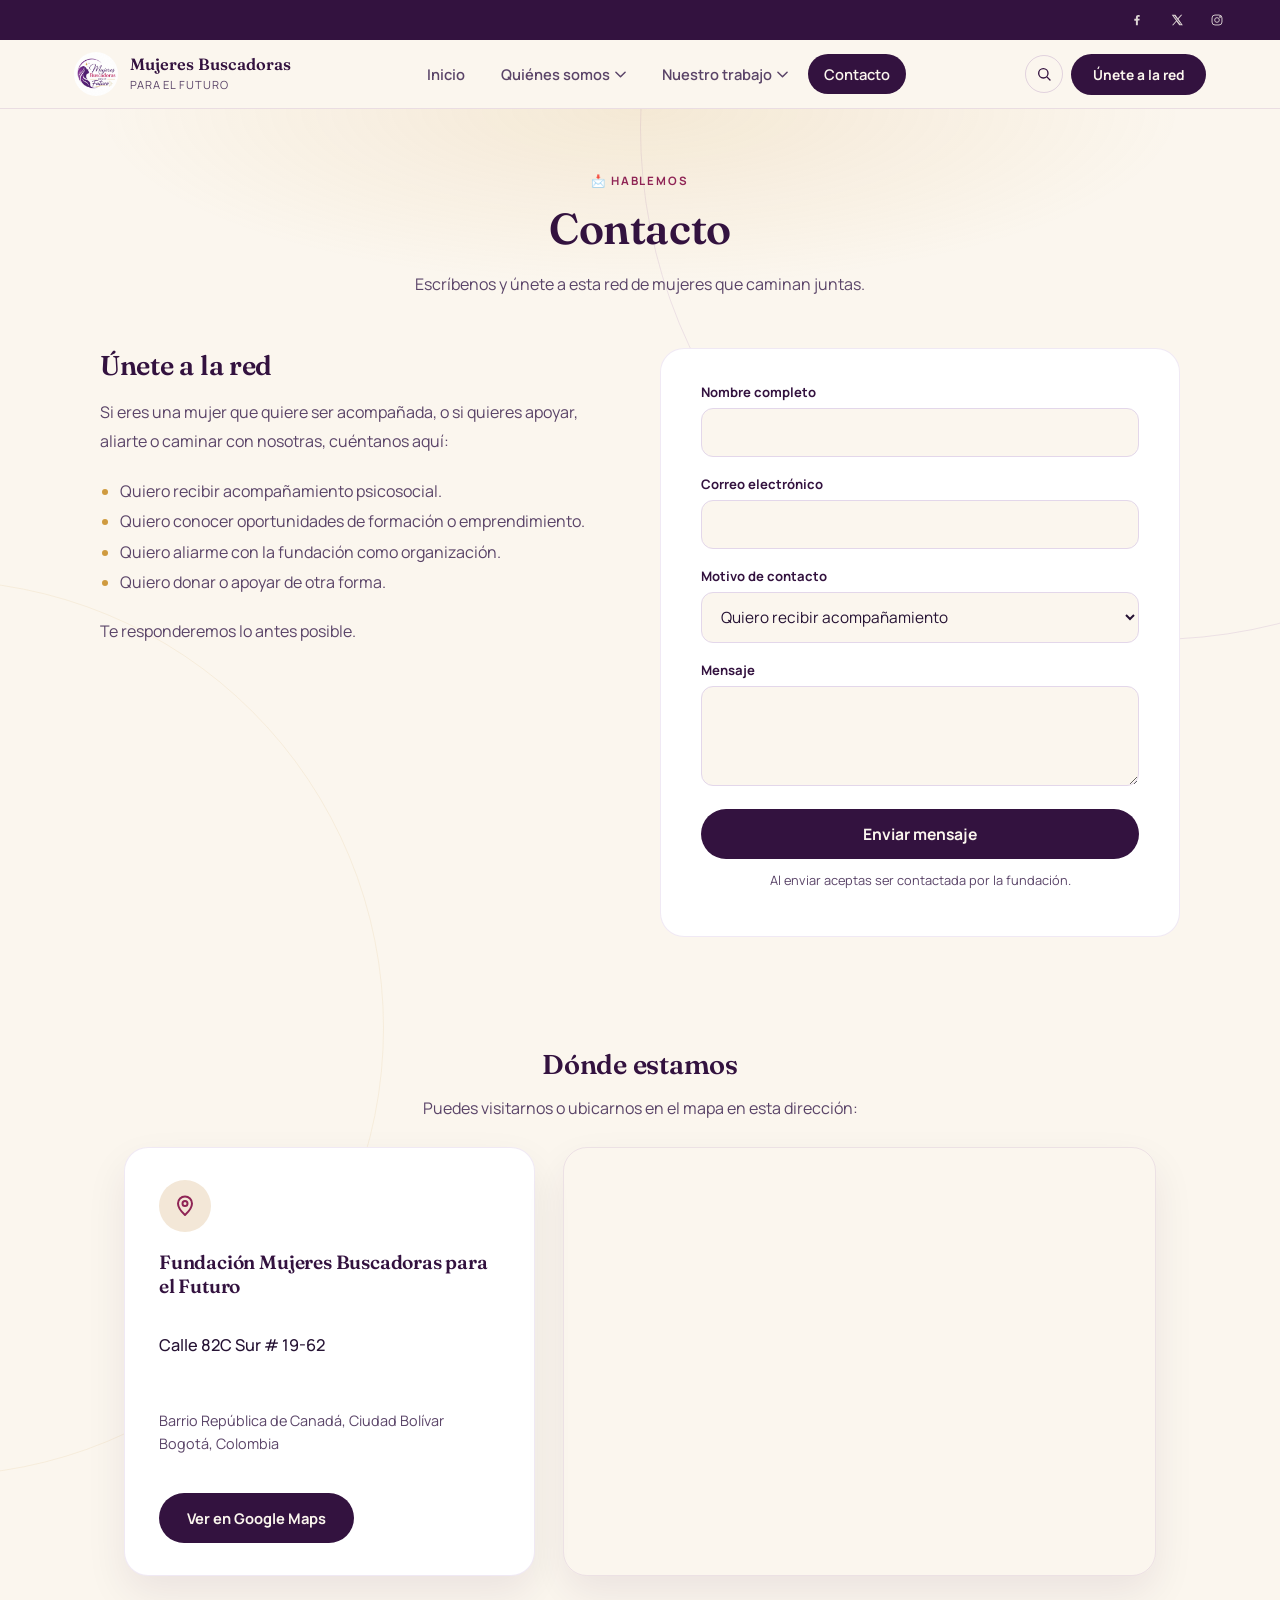
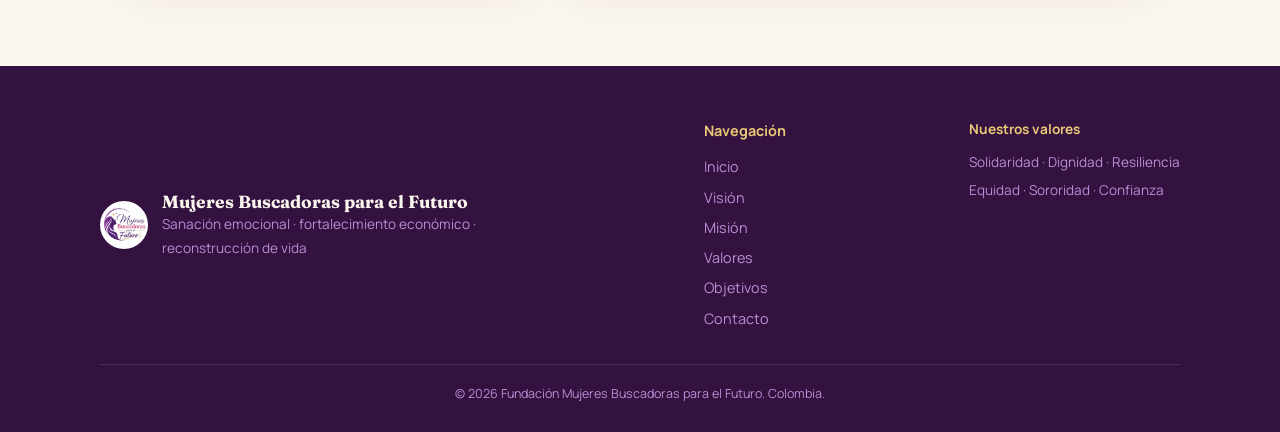
==== contacto.html @ ef55cf69 "Update contacto.html" ====
<!DOCTYPE html>
<html lang="es">
<head>
<meta charset="UTF-8">
<meta name="viewport" content="width=device-width, initial-scale=1.0">
<title>Contacto · Mujeres Buscadoras para el Futuro</title>
<meta name="description" content="Escríbenos y únete a la red de la Fundación Mujeres Buscadoras para el Futuro.">
<link rel="preconnect" href="https://fonts.googleapis.com">
<link href="https://fonts.googleapis.com/css2?family=Fraunces:ital,opsz,wght@0,9..144,300;0,9..144,500;0,9..144,600;0,9..144,700;1,9..144,400;1,9..144,500;1,9..144,600&family=Manrope:wght@400;500;600;700;800&display=swap" rel="stylesheet">
<link rel="stylesheet" href="styles.css">
</head>
<body>
<div class="bg-arc"></div>
<div class="bg-arc two"></div>
<div class="topbar">
  <div class="topbar-inner">
    <a href="#" aria-label="Facebook"><svg viewBox="0 0 24 24" fill="currentColor"><path d="M13.5 21v-8h2.7l.4-3.1h-3.1V8c0-.9.25-1.5 1.55-1.5H16.7V3.7C16.4 3.66 15.4 3.57 14.2 3.57c-2.4 0-4.05 1.47-4.05 4.17V10H7.4v3.1h2.75V21h3.35Z"/></svg></a>
    <a href="#" aria-label="X (Twitter)"><svg viewBox="0 0 24 24" fill="currentColor"><path d="M18.9 3H21l-6.4 7.3L22 21h-6.1l-4.8-6.3L5.6 21H3.5l6.9-7.8L3 3h6.2l4.3 5.8L18.9 3Zm-1.1 16.2h1.2L7.3 4.7H6L17.8 19.2Z"/></svg></a>
    <a href="#" aria-label="Instagram"><svg viewBox="0 0 24 24" fill="none" stroke="currentColor" stroke-width="1.6"><rect x="3.5" y="3.5" width="17" height="17" rx="5"/><circle cx="12" cy="12" r="4"/><circle cx="17.2" cy="6.8" r="1"/></svg></a>
  </div>
</div>
<header>
  <div class="nav-wrap">
    <a href="index.html" class="brand">
      <img src="logo.jpg" alt="Mujeres Buscadoras para el Futuro">
      <span class="brand-text">
        <strong>Mujeres Buscadoras</strong>
        <span>para el futuro</span>
      </span>
    </a>
    <button class="menu-toggle" id="menuToggle" aria-label="Abrir menú" aria-expanded="false">
      <span></span><span></span><span></span>
    </button>
    <nav class="tabs" id="tabsNav">
      <a href="index.html">Inicio</a>
      <div class="nav-drop">
        <button type="button" class="nav-drop-btn" aria-expanded="false">
          Quiénes somos
          <svg viewBox="0 0 12 8" fill="none"><path d="M1 1.5 6 6.5 11 1.5" stroke="currentColor" stroke-width="1.6" stroke-linecap="round" stroke-linejoin="round"/></svg>
        </button>
        <div class="nav-drop-menu">
      <a href="vision.html">Visión</a>
      <a href="mision.html">Misión</a>
      <a href="valores.html">Valores</a>
        </div>
      </div>
      <div class="nav-drop">
        <button type="button" class="nav-drop-btn" aria-expanded="false">
          Nuestro trabajo
          <svg viewBox="0 0 12 8" fill="none"><path d="M1 1.5 6 6.5 11 1.5" stroke="currentColor" stroke-width="1.6" stroke-linecap="round" stroke-linejoin="round"/></svg>
        </button>
        <div class="nav-drop-menu">
      <a href="objetivos.html">Objetivos</a>
        </div>
      </div>
      <a href="contacto.html" class="active">Contacto</a>
    </nav>
    <div class="nav-actions">
      <button class="icon-btn" id="searchToggle" aria-label="Buscar">
        <svg viewBox="0 0 24 24" fill="none" stroke="currentColor" stroke-width="2"><circle cx="11" cy="11" r="7"/><path d="m21 21-4.3-4.3" stroke-linecap="round"/></svg>
      </button>
      <a class="btn-donate" href="contacto.html">Únete a la red</a>
    </div>
    <div class="search-pop" id="searchPop">
      <input type="text" placeholder="Buscar en el sitio..." aria-label="Buscar en el sitio">
      <button type="button">Ir</button>
    </div>
  </div>
</header>
<main>

  <div class="page-hero">
    <span class="eyebrow">📩 Hablemos</span>
    <h1>Contacto</h1>
    <p>Escríbenos y únete a esta red de mujeres que caminan juntas.</p>
  </div>
  <div class="unete-section">
    <div class="unete-grid">
      <div class="unete-copy reveal">
        <h2>Únete a la red</h2>
        <p>Si eres una mujer que quiere ser acompañada, o si quieres apoyar, aliarte o caminar con nosotras, cuéntanos aquí:</p>
        <ul>
          <li>Quiero recibir acompañamiento psicosocial.</li>
          <li>Quiero conocer oportunidades de formación o emprendimiento.</li>
          <li>Quiero aliarme con la fundación como organización.</li>
          <li>Quiero donar o apoyar de otra forma.</li>
        </ul>
        <p>Te responderemos lo antes posible.</p>
      </div>
      <form class="contact reveal" id="contactForm" action="https://formspree.io/f/mdaqlayw" method="POST">
        <div class="field">
          <label for="nombre">Nombre completo</label>
          <input type="text" id="nombre" name="nombre" required>
        </div>
        <div class="field">
          <label for="correo">Correo electrónico</label>
          <input type="email" id="correo" name="correo" required>
        </div>
        <div class="field">
          <label for="motivo">Motivo de contacto</label>
          <select id="motivo" name="motivo">
            <option>Quiero recibir acompañamiento</option>
            <option>Quiero aliarme con la fundación</option>
            <option>Quiero donar o apoyar</option>
            <option>Otro</option>
          </select>
        </div>
        <div class="field">
          <label for="mensaje">Mensaje</label>
          <textarea id="mensaje" name="mensaje" required></textarea>
        </div>
        <button type="submit" class="submit-btn">Enviar mensaje</button>
        <p class="form-note">Al enviar aceptas ser contactada por la fundación.</p>
      </form>
    </div>
  </div>

  <div class="map-section">
    <div class="map-heading reveal">
      <h2>Dónde estamos</h2>
      <p>Puedes visitarnos o ubicarnos en el mapa en esta dirección:</p>
    </div>
    <div class="map-grid">
      <div class="address-card reveal">
        <div class="pin">
          <svg viewBox="0 0 24 24" fill="none" stroke="currentColor" stroke-width="2"><path d="M12 21s-7-6.4-7-11.5A7 7 0 0 1 19 9.5C19 14.6 12 21 12 21Z" stroke-linejoin="round"/><circle cx="12" cy="9.5" r="2.5"/></svg>
        </div>
        <h3>Fundación Mujeres Buscadoras para el Futuro</h3>
        <p class="addr-line">Calle 82C Sur # 19-62</p>
        <p class="addr-sub">Barrio República de Canadá, Ciudad Bolívar<br>Bogotá, Colombia</p>
        <a class="btn btn-primary" href="https://www.google.com/maps/search/?api=1&query=Calle+82C+Sur+%2319-62+Barrio+Rep%C3%BAblica+de+Canad%C3%A1+Ciudad+Bol%C3%ADvar+Bogot%C3%A1" target="_blank" rel="noopener">Ver en Google Maps</a>
      </div>
      <div class="map-embed-wrap reveal">
        <iframe
          src="https://www.google.com/maps?q=Calle+82C+Sur+%2319-62,+Barrio+Rep%C3%BAblica+de+Canad%C3%A1,+Ciudad+Bol%C3%ADvar,+Bogot%C3%A1,+Colombia&output=embed"
          loading="lazy"
          referrerpolicy="no-referrer-when-downgrade"
          allowfullscreen
          title="Mapa de ubicación de la Fundación Mujeres Buscadoras para el Futuro">
        </iframe>
      </div>
    </div>
  </div>

</main>
<footer>
  <div class="footer-inner">
    <div class="footer-brand">
      <img src="logo.jpg" alt="Mujeres Buscadoras para el Futuro">
      <div>
        <strong>Mujeres Buscadoras para el Futuro</strong>
        <span>Sanación emocional · fortalecimiento económico · reconstrucción de vida</span>
      </div>
    </div>
    <div class="footer-links">
      <strong>Navegación</strong>
      <a href="index.html">Inicio</a><br><a href="vision.html">Visión</a><br><a href="mision.html">Misión</a><br><a href="valores.html">Valores</a><br><a href="objetivos.html">Objetivos</a><br><a href="contacto.html">Contacto</a><br>
    </div>
    <div class="footer-values">
      <strong>Nuestros valores</strong>
      Solidaridad · Dignidad · Resiliencia<br>
      Equidad · Sororidad · Confianza
    </div>
  </div>
  <div class="footer-bottom">
    &copy; <span id="year"></span> Fundación Mujeres Buscadoras para el Futuro. Colombia.
  </div>
</footer>
<script src="script.js"></script>
</body>
</html>
---- styles.css ----
:root{
  --purple-deep:#33123f;
  --purple:#6a2c8f;
  --purple-light:#b78fd6;
  --magenta:#c23572;
  --magenta-deep:#8f2455;
  --gold:#cf9a3e;
  --gold-light:#e9c878;
  --cream:#fbf6ee;
  --cream-2:#f3e7d7;
  --ink:#251233;
  --ink-soft:#5a4468;
  --ring: rgba(207,154,62,0.55);
}
*{box-sizing:border-box;}
html{scroll-behavior:smooth;}
body{
  margin:0;
  font-family:'Manrope', sans-serif;
  color:var(--ink);
  background:var(--cream);
  -webkit-font-smoothing:antialiased;
  overflow-x:hidden;
}
h1,h2,h3,.display{
  font-family:'Fraunces', serif;
  font-weight:600;
  letter-spacing:-0.01em;
  margin:0;
}
a{color:inherit;}
img{max-width:100%;display:block;}
button{font-family:inherit;}

.bg-arc{
  position:fixed;
  top:-30vw; right:-30vw;
  width:80vw; height:80vw;
  border:1.5px solid rgba(106,44,143,0.10);
  border-radius:50%;
  pointer-events:none;
  z-index:0;
}
.bg-arc.two{
  top:auto; bottom:-45vw; left:-40vw; right:auto;
  width:70vw; height:70vw;
  border-color:rgba(207,154,62,0.10);
}

a:focus-visible, button:focus-visible, input:focus-visible, textarea:focus-visible, select:focus-visible{
  outline:3px solid var(--ring);
  outline-offset:3px;
  border-radius:4px;
}

/* ---------- TOPBAR ---------- */
.topbar{
  background:var(--purple-deep);
  color:var(--cream);
  padding:7px 24px;
  position:relative; z-index:101;
}
.topbar-inner{
  max-width:1180px; margin:0 auto;
  display:flex; align-items:center; justify-content:flex-end; gap:14px;
}
.topbar a{
  color:var(--cream); opacity:0.85; display:flex; align-items:center; justify-content:center;
  width:26px; height:26px; border-radius:50%; transition:opacity .2s ease, background .2s ease;
}
.topbar a:hover{opacity:1; background:rgba(255,255,255,0.12);}
.topbar svg{width:14px; height:14px;}

/* ---------- NAV ---------- */
header{
  position:sticky; top:0; z-index:100;
  background:rgba(251,246,238,0.96);
  backdrop-filter:blur(10px);
  border-bottom:1px solid rgba(106,44,143,0.12);
}
.nav-wrap{
  max-width:1180px; margin:0 auto;
  display:flex; align-items:center; justify-content:space-between;
  padding:12px 24px; gap:18px;
  position:relative;
}
.brand{display:flex; align-items:center; gap:12px; text-decoration:none;}
.brand img{width:44px; height:44px; border-radius:50%; object-fit:cover;}
.brand-text{line-height:1.15;}
.brand-text strong{
  display:block; font-family:'Fraunces',serif; font-weight:600; font-size:1.02rem; color:var(--purple-deep);
}
.brand-text span{font-size:0.7rem; letter-spacing:0.08em; text-transform:uppercase; color:var(--ink-soft);}

nav.tabs{display:flex; gap:4px;}
nav.tabs a{
  background:none; border:none; cursor:pointer;
  padding:10px 16px; font-size:0.92rem; font-weight:600;
  color:var(--ink-soft); border-radius:999px;
  transition:background .25s ease, color .25s ease;
  white-space:nowrap; text-decoration:none;
}
nav.tabs a:hover{background:rgba(106,44,143,0.08); color:var(--purple-deep);}
nav.tabs a.active{
  background:var(--purple-deep); color:var(--cream);
}

/* dropdown groups inside nav.tabs */
.nav-drop{position:relative;}
.nav-drop-btn{
  display:inline-flex; align-items:center; gap:5px;
  background:none; border:none; cursor:pointer;
  padding:10px 16px; font-size:0.92rem; font-weight:600; font-family:inherit;
  color:var(--ink-soft); border-radius:999px;
  transition:background .25s ease, color .25s ease;
}
.nav-drop-btn:hover, .nav-drop.open .nav-drop-btn{background:rgba(106,44,143,0.08); color:var(--purple-deep);}
.nav-drop-btn svg{width:11px; height:11px; transition:transform .2s ease;}
.nav-drop.open .nav-drop-btn svg{transform:rotate(180deg);}
.nav-drop-menu{
  position:absolute; top:calc(100% + 6px); left:0; min-width:190px;
  background:#fff; border-radius:16px; padding:8px;
  box-shadow:0 16px 34px rgba(51,18,63,0.16); border:1px solid rgba(106,44,143,0.08);
  display:none; flex-direction:column; gap:2px; z-index:120;
}
.nav-drop.open .nav-drop-menu{display:flex;}
.nav-drop-menu a{
  padding:10px 14px; border-radius:10px; font-size:0.9rem; font-weight:600;
  color:var(--ink-soft); text-decoration:none; white-space:nowrap;
}
.nav-drop-menu a:hover{background:var(--cream-2); color:var(--purple-deep);}

.nav-actions{display:flex; align-items:center; gap:8px;}
.icon-btn{
  width:38px; height:38px; border-radius:50%; border:1.5px solid rgba(106,44,143,0.18);
  background:none; display:flex; align-items:center; justify-content:center; cursor:pointer;
  color:var(--purple-deep); flex-shrink:0;
}
.icon-btn:hover{background:rgba(106,44,143,0.08);}
.icon-btn svg{width:16px; height:16px;}
.btn-donate{
  background:var(--purple-deep); color:var(--cream) !important; text-decoration:none;
  padding:11px 22px; border-radius:999px; font-weight:700; font-size:0.86rem;
  white-space:nowrap; transition:background .2s ease, transform .2s ease;
}
.btn-donate:hover{background:var(--magenta-deep); transform:translateY(-2px);}

.menu-toggle{display:none; background:none; border:none; cursor:pointer; padding:8px;}
.menu-toggle span{display:block; width:24px; height:2px; background:var(--purple-deep); margin:5px 0; border-radius:2px;}

@media (max-width:840px){
  nav.tabs{
    position:fixed; inset:64px 0 0 0; background:var(--cream);
    flex-direction:column; padding:20px 24px; gap:6px;
    transform:translateY(-110%); transition:transform .35s ease;
    border-top:1px solid rgba(106,44,143,0.12);
    overflow-y:auto;
  }
  nav.tabs.open{transform:translateY(0);}
  nav.tabs a{width:100%; text-align:left; font-size:1.05rem; padding:14px 16px;}
  nav.tabs .nav-drop{width:100%;}
  nav.tabs .nav-drop-btn{width:100%; justify-content:space-between; font-size:1.05rem; padding:14px 16px;}
  nav.tabs .nav-drop-menu{
    position:static; box-shadow:none; border:none; padding:0 0 0 14px;
    background:transparent; display:none;
  }
  nav.tabs .nav-drop.open .nav-drop-menu{display:flex;}
  .menu-toggle{display:block;}
  .nav-actions{gap:6px;}
  .btn-donate{padding:9px 16px; font-size:0.8rem;}
}
@media (max-width:480px){
  .icon-btn{display:none;}
}
.search-pop{
  position:absolute; top:calc(100% + 10px); right:24px;
  background:#fff; border-radius:16px; padding:10px; display:none; gap:8px;
  box-shadow:0 16px 34px rgba(51,18,63,0.16); border:1px solid rgba(106,44,143,0.08);
  z-index:120; width:min(280px, 80vw);
}
.search-pop.open{display:flex;}
.search-pop input{
  flex:1; border:1.5px solid #e3d7ea; border-radius:10px; padding:9px 12px;
  font-family:inherit; font-size:0.9rem; background:var(--cream); color:var(--ink);
}
.search-pop input:focus{border-color:var(--purple); outline:none;}
.search-pop button{
  border:none; background:var(--purple-deep); color:var(--cream); border-radius:10px;
  padding:0 14px; font-weight:700; cursor:pointer; font-size:0.85rem;
}

main{position:relative; z-index:1;}
.wrap{max-width:1080px; margin:0 auto; padding:0 24px;}

/* ---- HERO (home) ---- */
.hero{
  padding:76px 24px 40px;
  background:
    radial-gradient(ellipse at 78% 8%, rgba(207,154,62,0.16), transparent 55%),
    radial-gradient(ellipse at 15% 90%, rgba(194,53,114,0.10), transparent 55%);
}
.hero-inner{
  max-width:1080px; margin:0 auto;
  display:grid; grid-template-columns:1.15fr 0.85fr; gap:56px; align-items:center;
}
.eyebrow{
  font-size:0.72rem; font-weight:700; letter-spacing:0.16em; text-transform:uppercase;
  color:var(--magenta-deep); margin-bottom:14px; display:block;
}
.hero h1{
  font-size:clamp(2.1rem, 4.4vw, 3.4rem);
  line-height:1.08;
  color:var(--purple-deep);
  font-weight:600;
}
.hero h1 em{ font-style:italic; font-weight:500; color:var(--magenta); }
.hero p.lead{
  margin-top:20px; font-size:1.08rem; line-height:1.7; color:var(--ink-soft); max-width:52ch;
}
.cta-row{display:flex; gap:14px; margin-top:30px; flex-wrap:wrap;}
.btn{
  display:inline-flex; align-items:center; gap:8px;
  padding:13px 26px; border-radius:999px; text-decoration:none;
  font-weight:700; font-size:0.92rem; cursor:pointer; border:2px solid transparent;
  transition:transform .2s ease, box-shadow .2s ease;
}
.btn:hover{transform:translateY(-2px);}
.btn-primary{background:var(--purple-deep); color:var(--cream);}
.btn-primary:hover{box-shadow:0 10px 24px rgba(51,18,63,0.28);}
.btn-ghost{border-color:var(--purple-deep); color:var(--purple-deep); background:transparent;}
.btn-ghost:hover{background:var(--purple-deep); color:var(--cream);}

.hero-logo{position:relative; justify-self:center;}
.hero-logo img{
  width:min(100%, 340px); margin:0 auto;
  filter:drop-shadow(0 18px 32px rgba(51,18,63,0.18));
}
@media (max-width:840px){
  .hero-inner{grid-template-columns:1fr; gap:34px; text-align:left;}
  .hero-logo{order:-1; max-width:220px; margin:0 auto;}
}

/* ---- HERO CAROUSEL ---- */
.hero-carousel{position:relative; overflow:hidden;}
.hero-slides{position:relative;}
.hero-slide{
  display:none;
  padding:76px 24px 40px;
  background:
    radial-gradient(ellipse at 78% 8%, rgba(207,154,62,0.16), transparent 55%),
    radial-gradient(ellipse at 15% 90%, rgba(194,53,114,0.10), transparent 55%);
}
.hero-slide.active{display:block; animation:fadein .5s ease;}
.carousel-arrow{
  position:absolute; top:50%; transform:translateY(-50%);
  width:44px; height:44px; border-radius:50%; border:none; cursor:pointer;
  background:#fff; box-shadow:0 8px 20px rgba(51,18,63,0.16);
  display:flex; align-items:center; justify-content:center; z-index:5;
  color:var(--purple-deep); transition:transform .2s ease, background .2s ease;
}
.carousel-arrow:hover{background:var(--cream-2); transform:translateY(-50%) scale(1.06);}
.carousel-arrow.prev{left:14px;}
.carousel-arrow.next{right:14px;}
.carousel-arrow svg{width:16px; height:16px;}
.carousel-dots{
  display:flex; justify-content:center; gap:8px; padding-bottom:22px;
}
.carousel-dots button{
  width:9px; height:9px; border-radius:50%; border:none; padding:0; cursor:pointer;
  background:rgba(106,44,143,0.22);
}
.carousel-dots button.active{background:var(--purple-deep); width:22px; border-radius:6px;}
@media (max-width:600px){
  .carousel-arrow{width:36px; height:36px;}
  .carousel-arrow.prev{left:6px;} .carousel-arrow.next{right:6px;}
}

.wave-divider{display:block; width:100%; height:auto; margin-top:-4px;}

.thread-divider{width:100%; height:auto; display:block; margin:0 auto;}
.thread-wrap{padding:10px 0 6px; overflow:hidden;}

.objetivo-block{padding:10px 24px 70px;}
.objetivo-card{
  max-width:900px; margin:0 auto;
  background:var(--cream-2);
  border-radius:28px;
  padding:44px clamp(24px,5vw,60px);
  position:relative;
}
.objetivo-card .quote-mark{
  font-family:'Fraunces',serif; font-style:italic; font-size:4.2rem; color:var(--gold);
  line-height:0.5; display:block; margin-bottom:6px;
}
.objetivo-card p{ font-size:1.14rem; line-height:1.85; color:var(--ink); font-weight:400; }
.objetivo-card p strong{color:var(--purple-deep); font-weight:700;}

.focus-section{padding:20px 24px 90px;}
.section-head{max-width:640px; margin:0 auto 44px; text-align:center;}
.section-head .eyebrow{display:inline-block;}
.section-head h2{font-size:clamp(1.7rem,3vw,2.3rem); color:var(--purple-deep);}
.section-head p{color:var(--ink-soft); margin-top:12px; line-height:1.7;}

.focus-grid{ display:grid; grid-template-columns:repeat(auto-fit, minmax(190px,1fr)); gap:22px; max-width:1080px; margin:0 auto; }
.focus-card{
  background:#fff; border-radius:20px; padding:30px 24px;
  border:1px solid rgba(106,44,143,0.10);
  transition:transform .3s ease, box-shadow .3s ease;
}
.focus-card:hover{transform:translateY(-6px); box-shadow:0 16px 30px rgba(51,18,63,0.10);}
.focus-card .icon{width:40px; height:40px; margin-bottom:16px;}
.focus-card h3{font-size:1.06rem; color:var(--purple-deep); margin-bottom:8px; font-weight:600;}
.focus-card p{font-size:0.92rem; line-height:1.6; color:var(--ink-soft); margin:0;}
.focus-card a{text-decoration:none;}
@media (max-width:900px){ .focus-grid{grid-template-columns:1fr 1fr;} }
@media (max-width:560px){ .focus-grid{grid-template-columns:1fr;} }

.cta-banner{
  padding:56px clamp(24px,6vw,64px);
  background:linear-gradient(120deg, var(--purple-deep), var(--magenta-deep));
  border-radius:32px; color:var(--cream);
  display:flex; align-items:center; justify-content:space-between; gap:30px; flex-wrap:wrap;
  max-width:1080px; margin:0 auto 90px;
}
.cta-banner h2{color:#fff; font-size:1.6rem; max-width:26ch;}
.cta-banner .btn-primary{background:var(--gold); color:var(--purple-deep);}
.cta-banner .btn-primary:hover{box-shadow:0 10px 24px rgba(0,0,0,0.25);}
.cta-banner-wrap{padding:0 24px;}

/* ---- generic page header (non-home pages) ---- */
.page-hero{
  padding:64px 24px 20px; text-align:center;
  background:radial-gradient(ellipse at 50% 0%, rgba(207,154,62,0.14), transparent 60%);
}
.page-hero .eyebrow{display:block; margin:0 auto 14px;}
.page-hero h1{font-size:clamp(1.9rem,3.6vw,2.7rem); color:var(--purple-deep); max-width:20ch; margin:0 auto;}
.page-hero p{color:var(--ink-soft); max-width:56ch; margin:16px auto 0; line-height:1.7;}

/* ---- vision / mission ---- */
.vm-section{padding:30px 24px 90px;}
.vm-grid{ display:grid; grid-template-columns:1fr 1fr; gap:26px; max-width:1080px; margin:0 auto; }
.vm-card{
  background:#fff; border-radius:26px; padding:40px clamp(24px,4vw,44px);
  border:1px solid rgba(106,44,143,0.10); position:relative; overflow:hidden;
}
.vm-card::before{
  content:''; position:absolute; top:-40px; right:-40px; width:140px; height:140px;
  border-radius:50%; background:rgba(207,154,62,0.10);
}
.vm-card.mission::before{background:rgba(194,53,114,0.09);}
.vm-label{
  display:inline-flex; align-items:center; gap:8px;
  font-size:0.72rem; font-weight:800; letter-spacing:0.14em; text-transform:uppercase;
  color:var(--gold); margin-bottom:16px;
}
.vm-card.mission .vm-label{color:var(--magenta);}
.vm-card h3{font-size:1.5rem; color:var(--purple-deep); margin-bottom:16px; font-style:italic; font-weight:500;}
.vm-card p{font-size:1.02rem; line-height:1.8; color:var(--ink); position:relative; z-index:1;}
@media (max-width:840px){ .vm-grid{grid-template-columns:1fr;} }
.vm-grid.single{grid-template-columns:1fr; max-width:760px;}
.vm-grid.single .vm-card{padding:48px clamp(26px,6vw,64px);}
.vm-grid.single .vm-card h3{font-size:1.7rem;}
.vm-grid.single .vm-card p{font-size:1.08rem;}

/* ---- valores ---- */
.valores-grid{
  display:grid; grid-template-columns:repeat(3,1fr); gap:22px; max-width:1080px; margin:0 auto; padding:30px 24px 90px;
}
.valor-card{
  background:#fff; border-radius:20px; padding:32px 26px;
  border-top:4px solid var(--gold);
  box-shadow:0 4px 18px rgba(51,18,63,0.05);
  transition:transform .3s ease;
}
.valor-card:nth-child(2n){border-top-color:var(--magenta);}
.valor-card:nth-child(3n){border-top-color:var(--purple);}
.valor-card:hover{transform:translateY(-5px);}
.valor-card h3{color:var(--purple-deep); font-size:1.18rem; margin-bottom:10px; font-weight:600;}
.valor-card p{color:var(--ink-soft); font-size:0.95rem; line-height:1.68; margin:0;}
@media (max-width:900px){ .valores-grid{grid-template-columns:1fr 1fr;} }
@media (max-width:560px){ .valores-grid{grid-template-columns:1fr; padding:24px 20px 70px;} }

/* ---- objetivos especificos ---- */
.obj-list{max-width:900px; margin:0 auto; padding:30px 24px 90px; display:flex; flex-direction:column; gap:18px;}
.obj-item{
  display:grid; grid-template-columns:64px 1fr; gap:22px;
  background:#fff; border-radius:22px; padding:28px clamp(20px,4vw,34px);
  border:1px solid rgba(106,44,143,0.10);
  align-items:flex-start;
}
.obj-item .icon-wrap{
  width:56px; height:56px; border-radius:16px;
  background:var(--cream-2);
  display:flex; align-items:center; justify-content:center;
}
.obj-item .icon-wrap svg{width:28px; height:28px;}
.obj-item h3{color:var(--purple-deep); font-size:1.14rem; margin-bottom:8px; font-weight:600;}
.obj-item p{color:var(--ink-soft); line-height:1.72; margin:0; font-size:0.98rem;}

/* ---- unete / contacto ---- */
.unete-section{padding:30px 24px 100px;}
.unete-grid{
  max-width:1080px; margin:0 auto;
  display:grid; grid-template-columns:1fr 1fr; gap:40px; align-items:start;
}
.unete-copy h2{font-size:1.7rem; color:var(--purple-deep); margin-bottom:16px;}
.unete-copy p{color:var(--ink-soft); line-height:1.8; margin-bottom:14px;}
.unete-copy ul{padding-left:20px; margin:20px 0; color:var(--ink-soft); line-height:1.9;}
.unete-copy li::marker{color:var(--gold);}

form.contact{
  background:#fff; border-radius:24px; padding:34px clamp(22px,4vw,40px);
  border:1px solid rgba(106,44,143,0.10);
}
.field{margin-bottom:18px;}
.field label{display:block; font-size:0.82rem; font-weight:700; color:var(--purple-deep); margin-bottom:7px;}
.field input, .field select, .field textarea{
  width:100%; padding:13px 15px; border-radius:12px; border:1.5px solid #e3d7ea;
  font-family:inherit; font-size:0.96rem; background:var(--cream); color:var(--ink);
}
.field textarea{resize:vertical; min-height:100px;}
.field input:focus, .field select:focus, .field textarea:focus{border-color:var(--purple);}
.submit-btn{
  width:100%; padding:14px; border:none; border-radius:999px; background:var(--purple-deep);
  color:var(--cream); font-weight:700; font-size:0.98rem; cursor:pointer; transition:background .2s ease;
}
.submit-btn:hover{background:var(--magenta-deep);}
.form-note{font-size:0.8rem; color:var(--ink-soft); margin-top:12px; text-align:center;}
@media (max-width:840px){ .unete-grid{grid-template-columns:1fr;} }

/* ---- mapa / ubicación ---- */
.map-section{padding:10px 24px 90px; max-width:1080px; margin:0 auto;}
.map-heading{text-align:center; margin-bottom:28px;}
.map-heading h2{font-size:1.7rem; color:var(--purple-deep); margin-bottom:8px;}
.map-heading p{color:var(--ink-soft);}
.map-grid{
  display:grid; grid-template-columns:0.9fr 1.3fr; gap:28px; align-items:stretch;
}
.address-card{
  background:#fff; border-radius:24px; padding:32px clamp(22px,4vw,34px);
  border:1px solid rgba(106,44,143,0.10); box-shadow:0 18px 40px rgba(51,18,63,0.08);
  display:flex; flex-direction:column; gap:18px;
}
.address-card .pin{
  width:52px; height:52px; border-radius:50%; background:var(--cream-2);
  display:flex; align-items:center; justify-content:center; flex-shrink:0;
}
.address-card .pin svg{width:24px; height:24px; color:var(--magenta-deep);}
.address-card h3{color:var(--purple-deep); font-size:1.2rem; font-weight:600;}
.address-card .addr-line{color:var(--ink); font-size:1.02rem; line-height:1.7; font-weight:500;}
.address-card .addr-sub{color:var(--ink-soft); font-size:0.9rem; line-height:1.6;}
.address-card .btn{align-self:flex-start; margin-top:6px;}
.map-embed-wrap{
  border-radius:24px; overflow:hidden; border:1px solid rgba(106,44,143,0.10);
  box-shadow:0 18px 40px rgba(51,18,63,0.08); min-height:340px;
}
.map-embed-wrap iframe{width:100%; height:100%; min-height:340px; border:0; display:block;}
@media (max-width:840px){
  .map-grid{grid-template-columns:1fr;}
  .map-embed-wrap{min-height:280px;}
  .map-embed-wrap iframe{min-height:280px;}
}

/* ---- footer ---- */
footer{
  background:var(--purple-deep); color:var(--cream);
  padding:50px 24px 30px; position:relative; z-index:1;
}
.footer-inner{
  max-width:1080px; margin:0 auto; display:flex; justify-content:space-between; gap:30px; flex-wrap:wrap;
}
.footer-brand{display:flex; gap:14px; align-items:center; max-width:420px;}
.footer-brand img{width:48px; height:48px; border-radius:50%;}
.footer-brand strong{font-family:'Fraunces',serif; font-size:1.1rem; display:block;}
.footer-brand span{font-size:0.85rem; color:var(--purple-light); line-height:1.6;}
.footer-links{font-size:0.9rem; line-height:2.1;}
.footer-links strong{display:block; color:var(--gold-light); margin-bottom:6px; font-family:'Manrope',sans-serif;}
.footer-links a{color:var(--purple-light); text-decoration:none;}
.footer-links a:hover{color:#fff;}
.footer-values{font-size:0.85rem; color:var(--purple-light); line-height:2;}
.footer-values strong{display:block; color:var(--gold-light); margin-bottom:6px; font-family:'Manrope',sans-serif;}
.footer-bottom{
  max-width:1080px; margin:30px auto 0; padding-top:20px; border-top:1px solid rgba(255,255,255,0.12);
  font-size:0.78rem; color:var(--purple-light); text-align:center;
}

@media (prefers-reduced-motion:reduce){
  *{animation:none !important; transition:none !important; scroll-behavior:auto !important;}
}

.reveal{opacity:0; transform:translateY(16px); transition:opacity .6s ease, transform .6s ease;}
.reveal.in{opacity:1; transform:translateY(0);}

@keyframes fadein{from{opacity:0;} to{opacity:1;}}
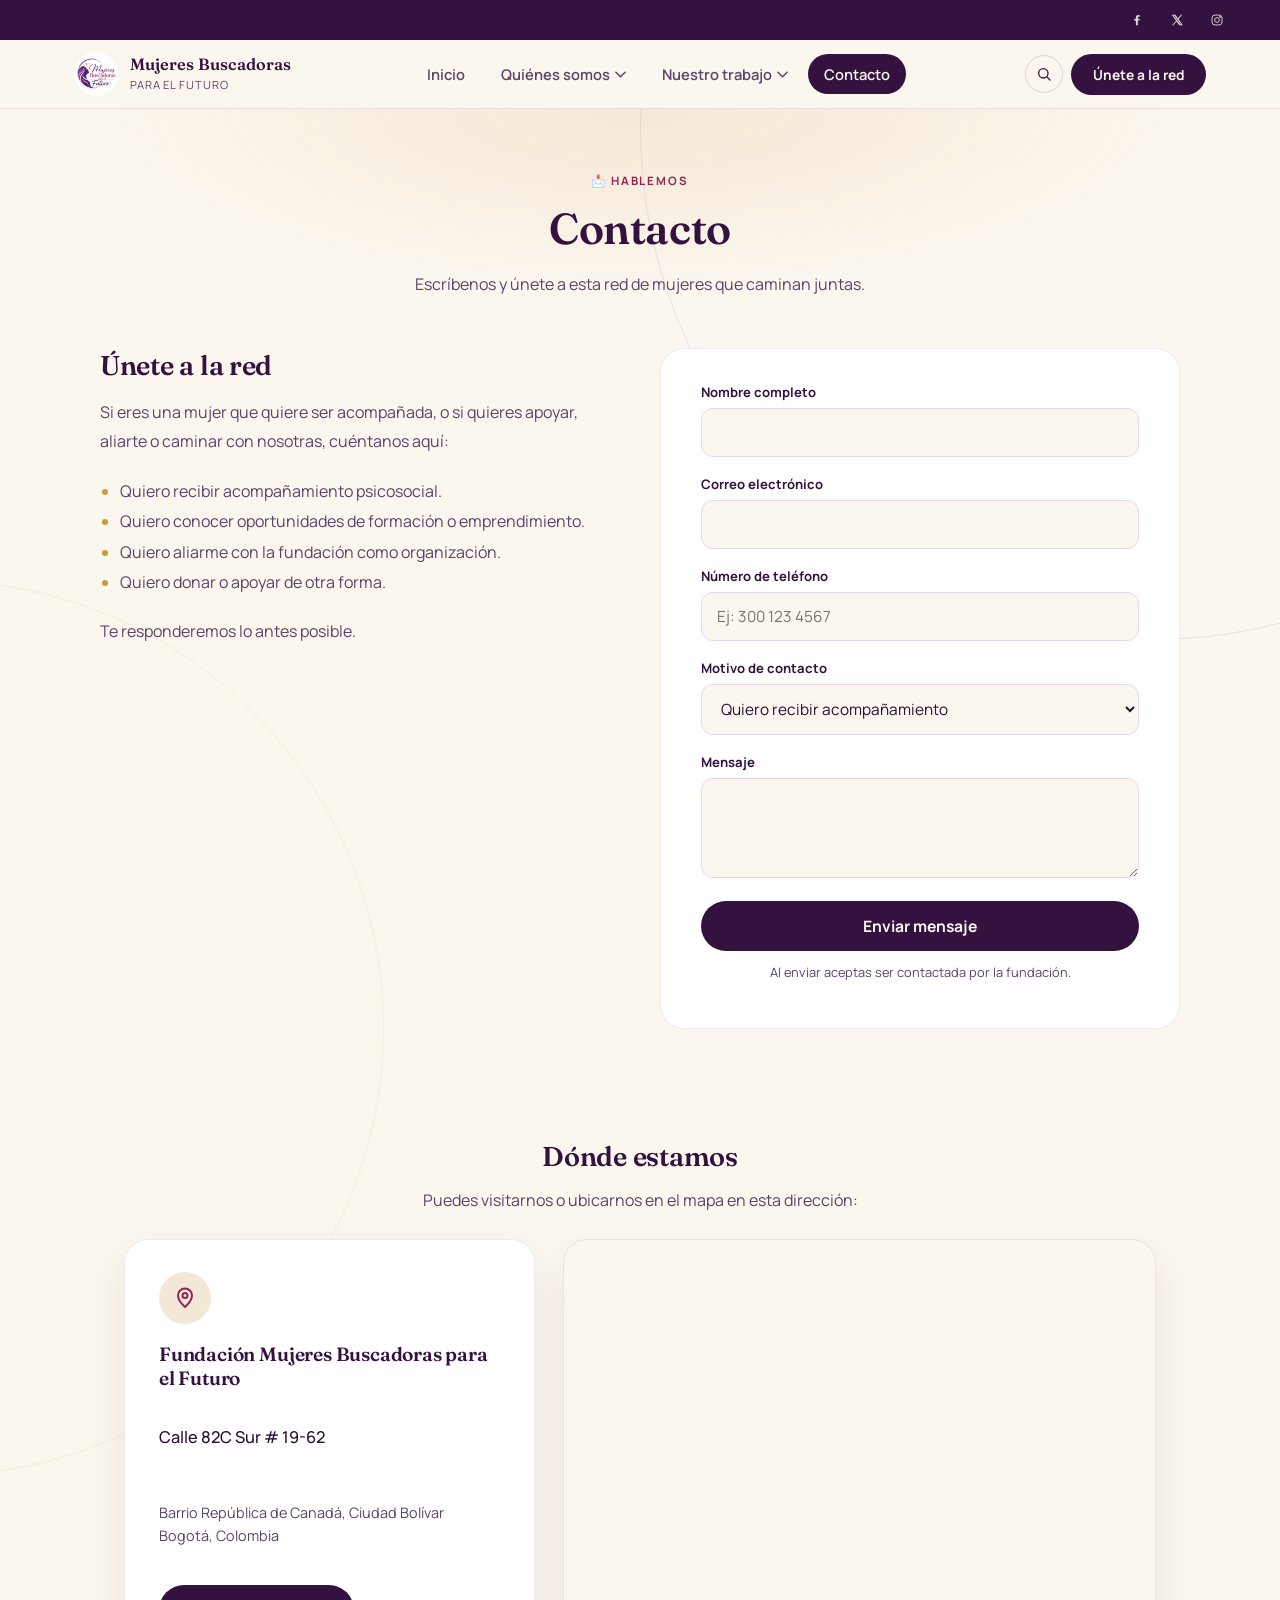
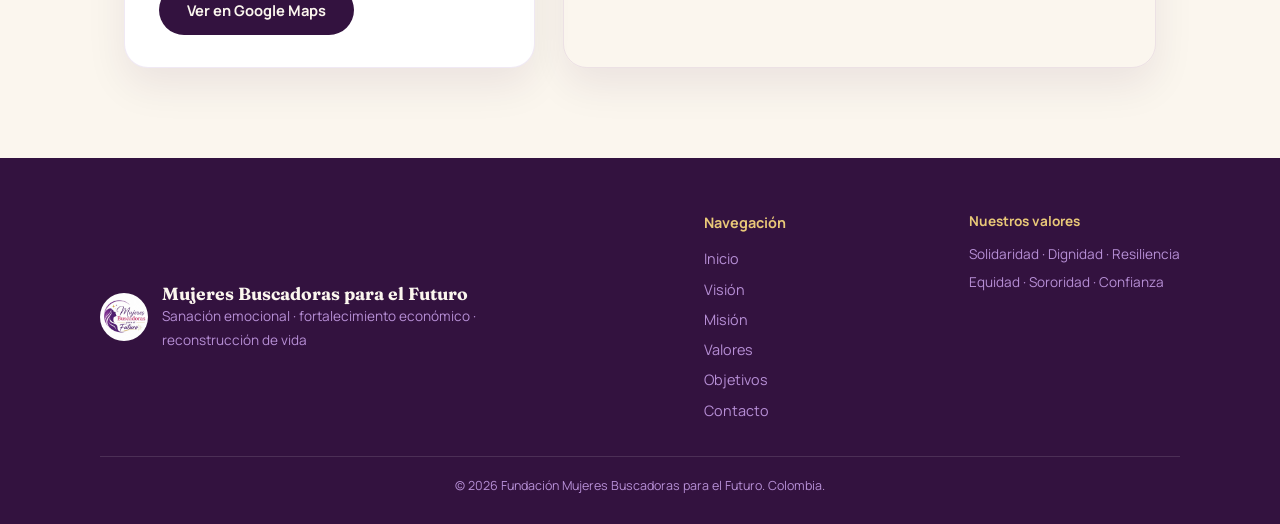
==== commit 002c9312: "Update contacto.html" ====
--- a/contacto.html
+++ b/contacto.html
@@ -88,6 +88,7 @@
         <p>Te responderemos lo antes posible.</p>
       </div>
       <form class="contact reveal" id="contactForm" action="https://formspree.io/f/mdaqlayw" method="POST">
+        <input type="hidden" name="_subject" value="Nuevo mensaje de contacto - Mujeres Buscadoras para el Futuro">
         <div class="field">
           <label for="nombre">Nombre completo</label>
           <input type="text" id="nombre" name="nombre" required>
@@ -95,6 +96,10 @@
         <div class="field">
           <label for="correo">Correo electrónico</label>
           <input type="email" id="correo" name="correo" required>
+        </div>
+        <div class="field">
+          <label for="telefono">Número de teléfono</label>
+          <input type="tel" id="telefono" name="telefono" placeholder="Ej: 300 123 4567" required>
         </div>
         <div class="field">
           <label for="motivo">Motivo de contacto</label>
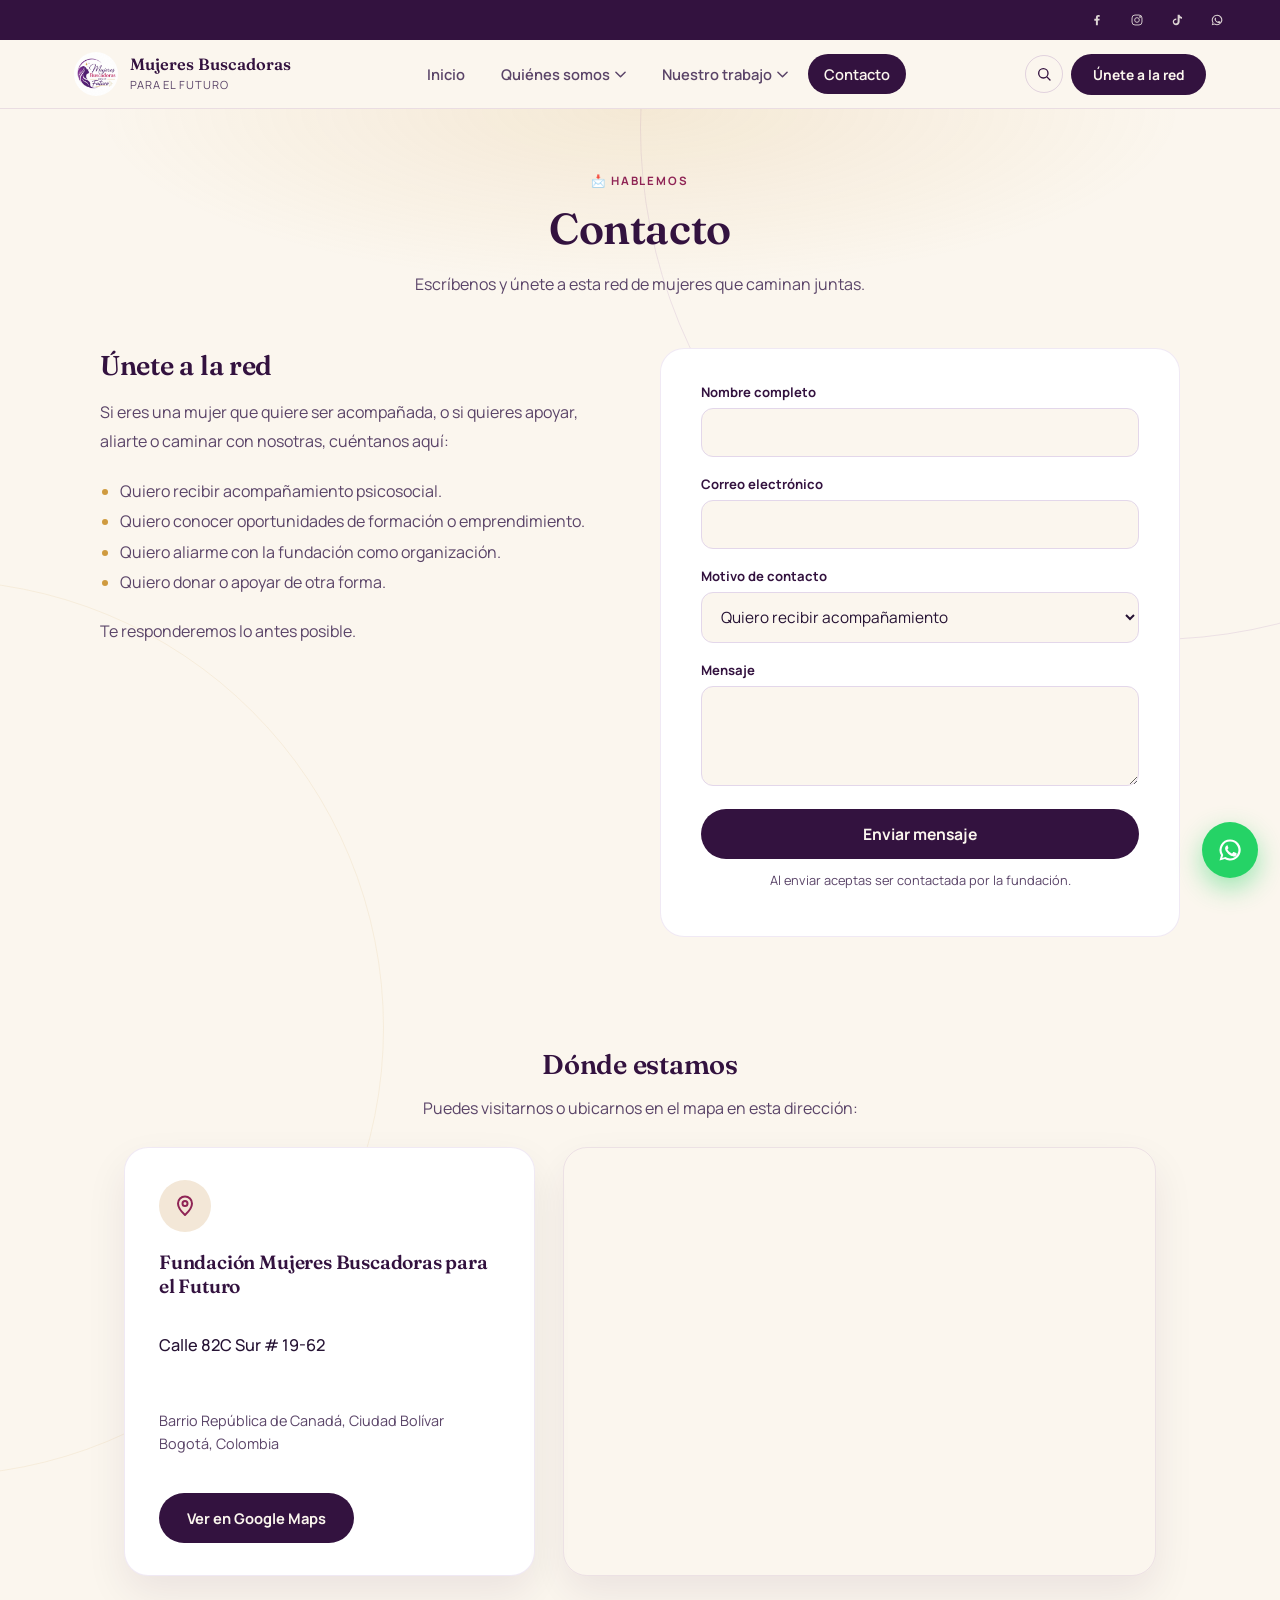
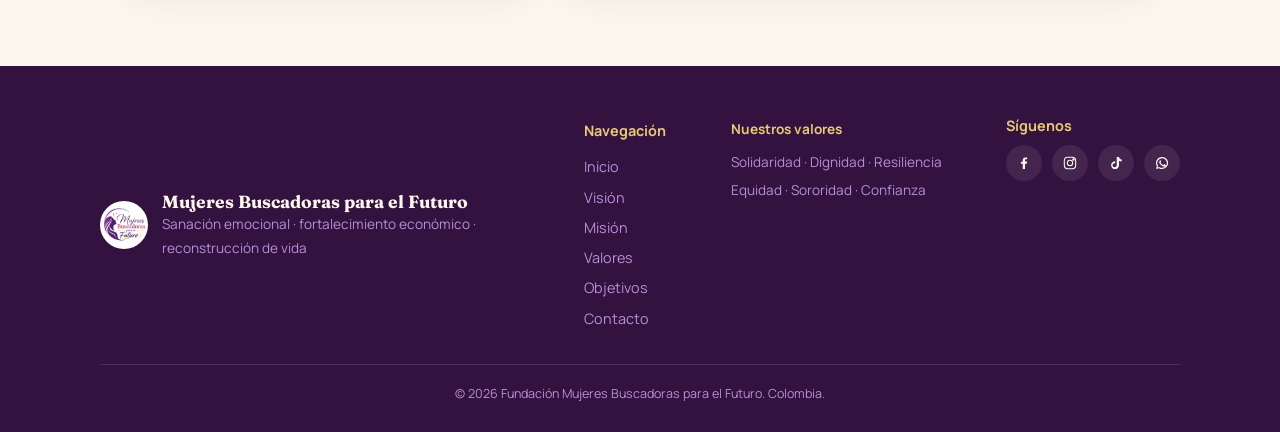
==== commit 119277e3: "Add files via upload" ====
--- a/contacto.html
+++ b/contacto.html
@@ -14,9 +14,10 @@
 <div class="bg-arc two"></div>
 <div class="topbar">
   <div class="topbar-inner">
-    <a href="#" aria-label="Facebook"><svg viewBox="0 0 24 24" fill="currentColor"><path d="M13.5 21v-8h2.7l.4-3.1h-3.1V8c0-.9.25-1.5 1.55-1.5H16.7V3.7C16.4 3.66 15.4 3.57 14.2 3.57c-2.4 0-4.05 1.47-4.05 4.17V10H7.4v3.1h2.75V21h3.35Z"/></svg></a>
-    <a href="#" aria-label="X (Twitter)"><svg viewBox="0 0 24 24" fill="currentColor"><path d="M18.9 3H21l-6.4 7.3L22 21h-6.1l-4.8-6.3L5.6 21H3.5l6.9-7.8L3 3h6.2l4.3 5.8L18.9 3Zm-1.1 16.2h1.2L7.3 4.7H6L17.8 19.2Z"/></svg></a>
-    <a href="#" aria-label="Instagram"><svg viewBox="0 0 24 24" fill="none" stroke="currentColor" stroke-width="1.6"><rect x="3.5" y="3.5" width="17" height="17" rx="5"/><circle cx="12" cy="12" r="4"/><circle cx="17.2" cy="6.8" r="1"/></svg></a>
+    <a href="https://web.facebook.com/profile.php?id=61592137746271" target="_blank" rel="noopener" aria-label="Facebook"><svg viewBox="0 0 24 24" fill="currentColor"><path d="M13.5 21v-8h2.7l.4-3.1h-3.1V8c0-.9.25-1.5 1.55-1.5H16.7V3.7C16.4 3.66 15.4 3.57 14.2 3.57c-2.4 0-4.05 1.47-4.05 4.17V10H7.4v3.1h2.75V21h3.35Z"/></svg></a>
+    <a href="https://www.instagram.com/m.bparaelfuturo1/" target="_blank" rel="noopener" aria-label="Instagram"><svg viewBox="0 0 24 24" fill="none" stroke="currentColor" stroke-width="1.6"><rect x="3.5" y="3.5" width="17" height="17" rx="5"/><circle cx="12" cy="12" r="4"/><circle cx="17.2" cy="6.8" r="1"/></svg></a>
+    <a href="https://www.tiktok.com/@mujeres_buscadoras" target="_blank" rel="noopener" aria-label="TikTok"><svg viewBox="0 0 24 24" fill="currentColor"><path d="M16.5 3c.4 2.2 1.8 3.7 4.1 3.9v2.9c-1.4.1-2.7-.3-4.1-1.2v6.6c0 3.4-2.7 5.9-5.9 5.9-3.4 0-5.9-2.6-5.9-5.9 0-3.3 2.7-5.9 6.1-5.8v2.9c-.3-.1-.6-.1-.9-.1-1.7 0-3 1.3-3 3s1.4 3 3 3c1.7 0 3.1-1.3 3.2-3V3h3.4Z"/></svg></a>
+    <a href="https://wa.me/573172839176" target="_blank" rel="noopener" aria-label="WhatsApp"><svg viewBox="0 0 24 24" fill="currentColor"><path d="M12 3a9 9 0 0 0-7.7 13.6L3 21l4.5-1.3A9 9 0 1 0 12 3Zm0 1.8a7.2 7.2 0 0 1 6.1 11 7.1 7.1 0 0 1-6.1 3.4 7.2 7.2 0 0 1-3.6-1l-.3-.2-2.7.8.8-2.6-.2-.3A7.2 7.2 0 0 1 12 4.8Zm-2.6 3.5c-.2 0-.5 0-.7.3-.2.3-.9.9-.9 2.1 0 1.2.9 2.4 1 2.6.2.2 1.7 2.6 4.1 3.6 2 .8 2.4.6 2.8.6.5 0 1.6-.6 1.8-1.3.2-.6.2-1.1.2-1.2-.1-.1-.3-.2-.5-.4-.3-.1-1.6-.8-1.8-.9-.2-.1-.4-.1-.6.1-.2.3-.6.9-.8 1-.1.2-.3.2-.5.1-.3-.1-1.1-.4-2.1-1.3-.8-.7-1.3-1.6-1.5-1.8-.1-.3 0-.4.1-.5l.4-.5c.1-.1.2-.3.2-.4.1-.2 0-.3 0-.4-.1-.1-.6-1.5-.9-2-.2-.5-.4-.4-.6-.4Z"/></svg></a>
   </div>
 </div>
 <header>
@@ -88,18 +89,14 @@
         <p>Te responderemos lo antes posible.</p>
       </div>
       <form class="contact reveal" id="contactForm" action="https://formspree.io/f/mdaqlayw" method="POST">
-        <input type="hidden" name="_subject" value="Nuevo mensaje de contacto - Mujeres Buscadoras para el Futuro">
+        <input type="hidden" name="_subject" value="Nuevo mensaje desde el sitio web - Mujeres Buscadoras">
         <div class="field">
           <label for="nombre">Nombre completo</label>
           <input type="text" id="nombre" name="nombre" required>
         </div>
         <div class="field">
           <label for="correo">Correo electrónico</label>
-          <input type="email" id="correo" name="correo" required>
-        </div>
-        <div class="field">
-          <label for="telefono">Número de teléfono</label>
-          <input type="tel" id="telefono" name="telefono" placeholder="Ej: 300 123 4567" required>
+          <input type="email" id="correo" name="email" required>
         </div>
         <div class="field">
           <label for="motivo">Motivo de contacto</label>
@@ -166,11 +163,23 @@
       Solidaridad · Dignidad · Resiliencia<br>
       Equidad · Sororidad · Confianza
     </div>
+    <div class="footer-social">
+      <strong>Síguenos</strong>
+      <div class="footer-social-icons">
+        <a href="https://web.facebook.com/profile.php?id=61592137746271" target="_blank" rel="noopener" aria-label="Facebook"><svg viewBox="0 0 24 24" fill="currentColor"><path d="M13.5 21v-8h2.7l.4-3.1h-3.1V8c0-.9.25-1.5 1.55-1.5H16.7V3.7C16.4 3.66 15.4 3.57 14.2 3.57c-2.4 0-4.05 1.47-4.05 4.17V10H7.4v3.1h2.75V21h3.35Z"/></svg></a>
+        <a href="https://www.instagram.com/m.bparaelfuturo1/" target="_blank" rel="noopener" aria-label="Instagram"><svg viewBox="0 0 24 24" fill="none" stroke="currentColor" stroke-width="1.6"><rect x="3.5" y="3.5" width="17" height="17" rx="5"/><circle cx="12" cy="12" r="4"/><circle cx="17.2" cy="6.8" r="1"/></svg></a>
+        <a href="https://www.tiktok.com/@mujeres_buscadoras" target="_blank" rel="noopener" aria-label="TikTok"><svg viewBox="0 0 24 24" fill="currentColor"><path d="M16.5 3c.4 2.2 1.8 3.7 4.1 3.9v2.9c-1.4.1-2.7-.3-4.1-1.2v6.6c0 3.4-2.7 5.9-5.9 5.9-3.4 0-5.9-2.6-5.9-5.9 0-3.3 2.7-5.9 6.1-5.8v2.9c-.3-.1-.6-.1-.9-.1-1.7 0-3 1.3-3 3s1.4 3 3 3c1.7 0 3.1-1.3 3.2-3V3h3.4Z"/></svg></a>
+        <a href="https://wa.me/573172839176" target="_blank" rel="noopener" aria-label="WhatsApp"><svg viewBox="0 0 24 24" fill="currentColor"><path d="M12 3a9 9 0 0 0-7.7 13.6L3 21l4.5-1.3A9 9 0 1 0 12 3Zm0 1.8a7.2 7.2 0 0 1 6.1 11 7.1 7.1 0 0 1-6.1 3.4 7.2 7.2 0 0 1-3.6-1l-.3-.2-2.7.8.8-2.6-.2-.3A7.2 7.2 0 0 1 12 4.8Zm-2.6 3.5c-.2 0-.5 0-.7.3-.2.3-.9.9-.9 2.1 0 1.2.9 2.4 1 2.6.2.2 1.7 2.6 4.1 3.6 2 .8 2.4.6 2.8.6.5 0 1.6-.6 1.8-1.3.2-.6.2-1.1.2-1.2-.1-.1-.3-.2-.5-.4-.3-.1-1.6-.8-1.8-.9-.2-.1-.4-.1-.6.1-.2.3-.6.9-.8 1-.1.2-.3.2-.5.1-.3-.1-1.1-.4-2.1-1.3-.8-.7-1.3-1.6-1.5-1.8-.1-.3 0-.4.1-.5l.4-.5c.1-.1.2-.3.2-.4.1-.2 0-.3 0-.4-.1-.1-.6-1.5-.9-2-.2-.5-.4-.4-.6-.4Z"/></svg></a>
+      </div>
+    </div>
   </div>
   <div class="footer-bottom">
     &copy; <span id="year"></span> Fundación Mujeres Buscadoras para el Futuro. Colombia.
   </div>
 </footer>
+<a class="whatsapp-float" href="https://wa.me/573172839176" target="_blank" rel="noopener" aria-label="Escríbenos por WhatsApp">
+  <svg viewBox="0 0 24 24" fill="currentColor"><path d="M12 3a9 9 0 0 0-7.7 13.6L3 21l4.5-1.3A9 9 0 1 0 12 3Zm0 1.8a7.2 7.2 0 0 1 6.1 11 7.1 7.1 0 0 1-6.1 3.4 7.2 7.2 0 0 1-3.6-1l-.3-.2-2.7.8.8-2.6-.2-.3A7.2 7.2 0 0 1 12 4.8Zm-2.6 3.5c-.2 0-.5 0-.7.3-.2.3-.9.9-.9 2.1 0 1.2.9 2.4 1 2.6.2.2 1.7 2.6 4.1 3.6 2 .8 2.4.6 2.8.6.5 0 1.6-.6 1.8-1.3.2-.6.2-1.1.2-1.2-.1-.1-.3-.2-.5-.4-.3-.1-1.6-.8-1.8-.9-.2-.1-.4-.1-.6.1-.2.3-.6.9-.8 1-.1.2-.3.2-.5.1-.3-.1-1.1-.4-2.1-1.3-.8-.7-1.3-1.6-1.5-1.8-.1-.3 0-.4.1-.5l.4-.5c.1-.1.2-.3.2-.4.1-.2 0-.3 0-.4-.1-.1-.6-1.5-.9-2-.2-.5-.4-.4-.6-.4Z"/></svg>
+</a>
 <script src="script.js"></script>
 </body>
 </html>
--- a/styles.css
+++ b/styles.css
@@ -479,11 +479,36 @@
 .footer-links a:hover{color:#fff;}
 .footer-values{font-size:0.85rem; color:var(--purple-light); line-height:2;}
 .footer-values strong{display:block; color:var(--gold-light); margin-bottom:6px; font-family:'Manrope',sans-serif;}
+.footer-social strong{display:block; color:var(--gold-light); margin-bottom:10px; font-family:'Manrope',sans-serif; font-size:0.9rem;}
+.footer-social-icons{display:flex; gap:10px;}
+.footer-social-icons a{
+  width:36px; height:36px; border-radius:50%; background:rgba(255,255,255,0.08);
+  display:flex; align-items:center; justify-content:center; color:var(--cream);
+  transition:background .2s ease, transform .2s ease;
+}
+.footer-social-icons a:hover{background:rgba(255,255,255,0.18); transform:translateY(-2px);}
+.footer-social-icons svg{width:16px; height:16px;}
 .footer-bottom{
   max-width:1080px; margin:30px auto 0; padding-top:20px; border-top:1px solid rgba(255,255,255,0.12);
   font-size:0.78rem; color:var(--purple-light); text-align:center;
 }
 
+/* ---- whatsapp floating button ---- */
+.whatsapp-float{
+  position:fixed; bottom:22px; right:22px; z-index:200;
+  width:56px; height:56px; border-radius:50%;
+  background:#25D366; color:#fff;
+  display:flex; align-items:center; justify-content:center;
+  box-shadow:0 10px 26px rgba(37,211,102,0.45);
+  transition:transform .2s ease, box-shadow .2s ease;
+}
+.whatsapp-float:hover{transform:scale(1.08); box-shadow:0 14px 32px rgba(37,211,102,0.55);}
+.whatsapp-float svg{width:28px; height:28px;}
+@media (max-width:600px){
+  .whatsapp-float{width:50px; height:50px; bottom:16px; right:16px;}
+  .whatsapp-float svg{width:24px; height:24px;}
+}
+
 @media (prefers-reduced-motion:reduce){
   *{animation:none !important; transition:none !important; scroll-behavior:auto !important;}
 }
@@ -492,4 +517,3 @@
 .reveal.in{opacity:1; transform:translateY(0);}
 
 @keyframes fadein{from{opacity:0;} to{opacity:1;}}
-
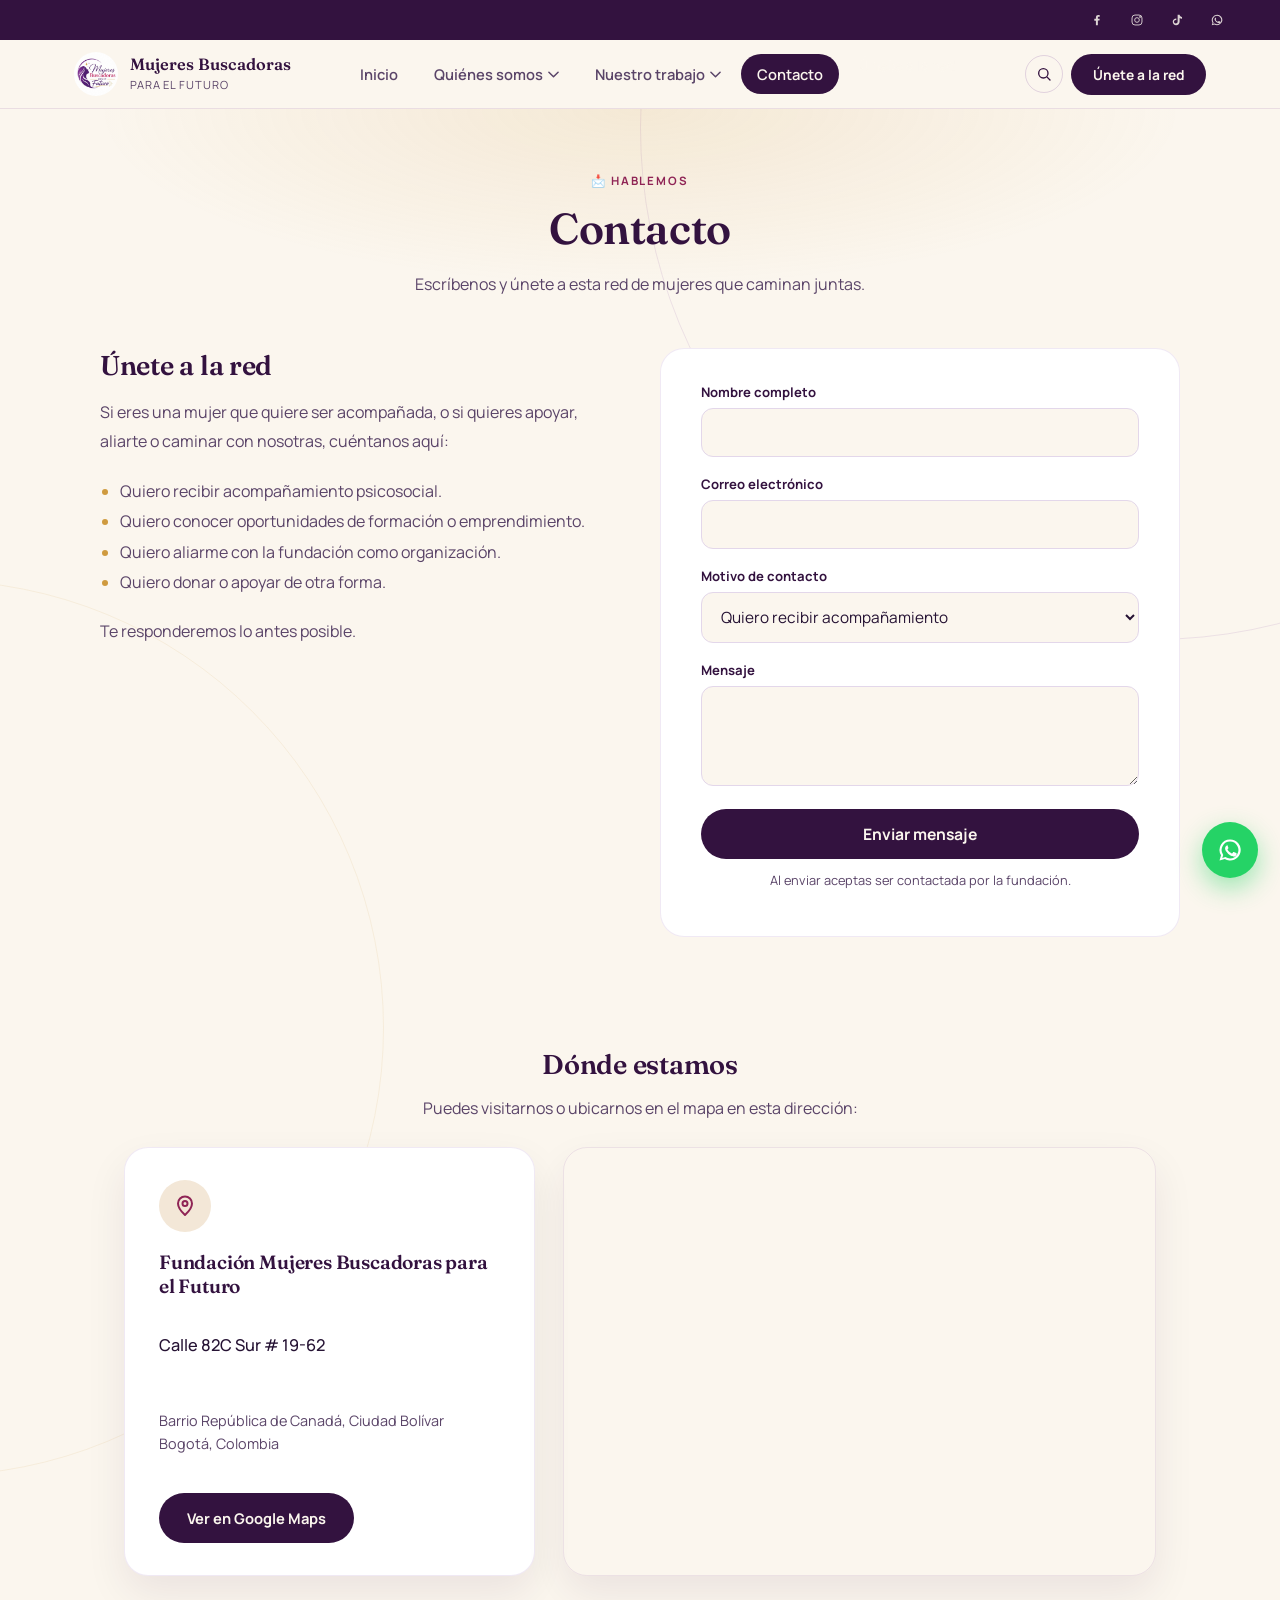
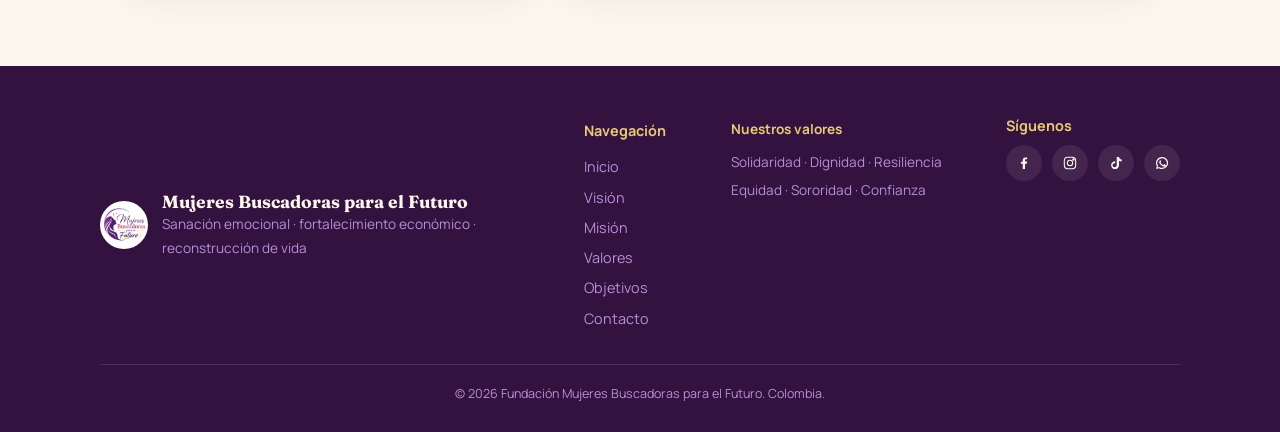
==== commit d71e74fc: "Add files via upload" ====
--- a/contacto.html
+++ b/contacto.html
@@ -55,6 +55,9 @@
         </div>
       </div>
       <a href="contacto.html" class="active">Contacto</a>
+      <div class="mobile-cta">
+        <a class="btn-donate" href="contacto.html">Únete a la red</a>
+      </div>
     </nav>
     <div class="nav-actions">
       <button class="icon-btn" id="searchToggle" aria-label="Buscar">
--- a/styles.css
+++ b/styles.css
@@ -149,6 +149,9 @@
 .menu-toggle span{display:block; width:24px; height:2px; background:var(--purple-deep); margin:5px 0; border-radius:2px;}
 
 @media (max-width:840px){
+  .nav-wrap{flex-wrap:nowrap;}
+  .brand-text{max-width:150px; overflow:hidden;}
+  .brand-text strong{white-space:nowrap; overflow:hidden; text-overflow:ellipsis;}
   nav.tabs{
     position:fixed; inset:64px 0 0 0; background:var(--cream);
     flex-direction:column; padding:20px 24px; gap:6px;
@@ -166,8 +169,17 @@
   }
   nav.tabs .nav-drop.open .nav-drop-menu{display:flex;}
   .menu-toggle{display:block;}
-  .nav-actions{gap:6px;}
-  .btn-donate{padding:9px 16px; font-size:0.8rem;}
+  /* mover buscar/donar fuera de la barra superior angosta */
+  header > .nav-wrap > .nav-actions{display:none;}
+  nav.tabs .mobile-cta{
+    margin-top:14px; padding-top:14px; border-top:1px solid rgba(106,44,143,0.12);
+    display:flex; flex-direction:column; gap:10px;
+  }
+  nav.tabs .mobile-cta .btn-donate{text-align:center;}
+}
+@media (max-width:360px){
+  .brand-text{max-width:118px;}
+  .brand-text strong{font-size:0.92rem;}
 }
 @media (max-width:480px){
   .icon-btn{display:none;}
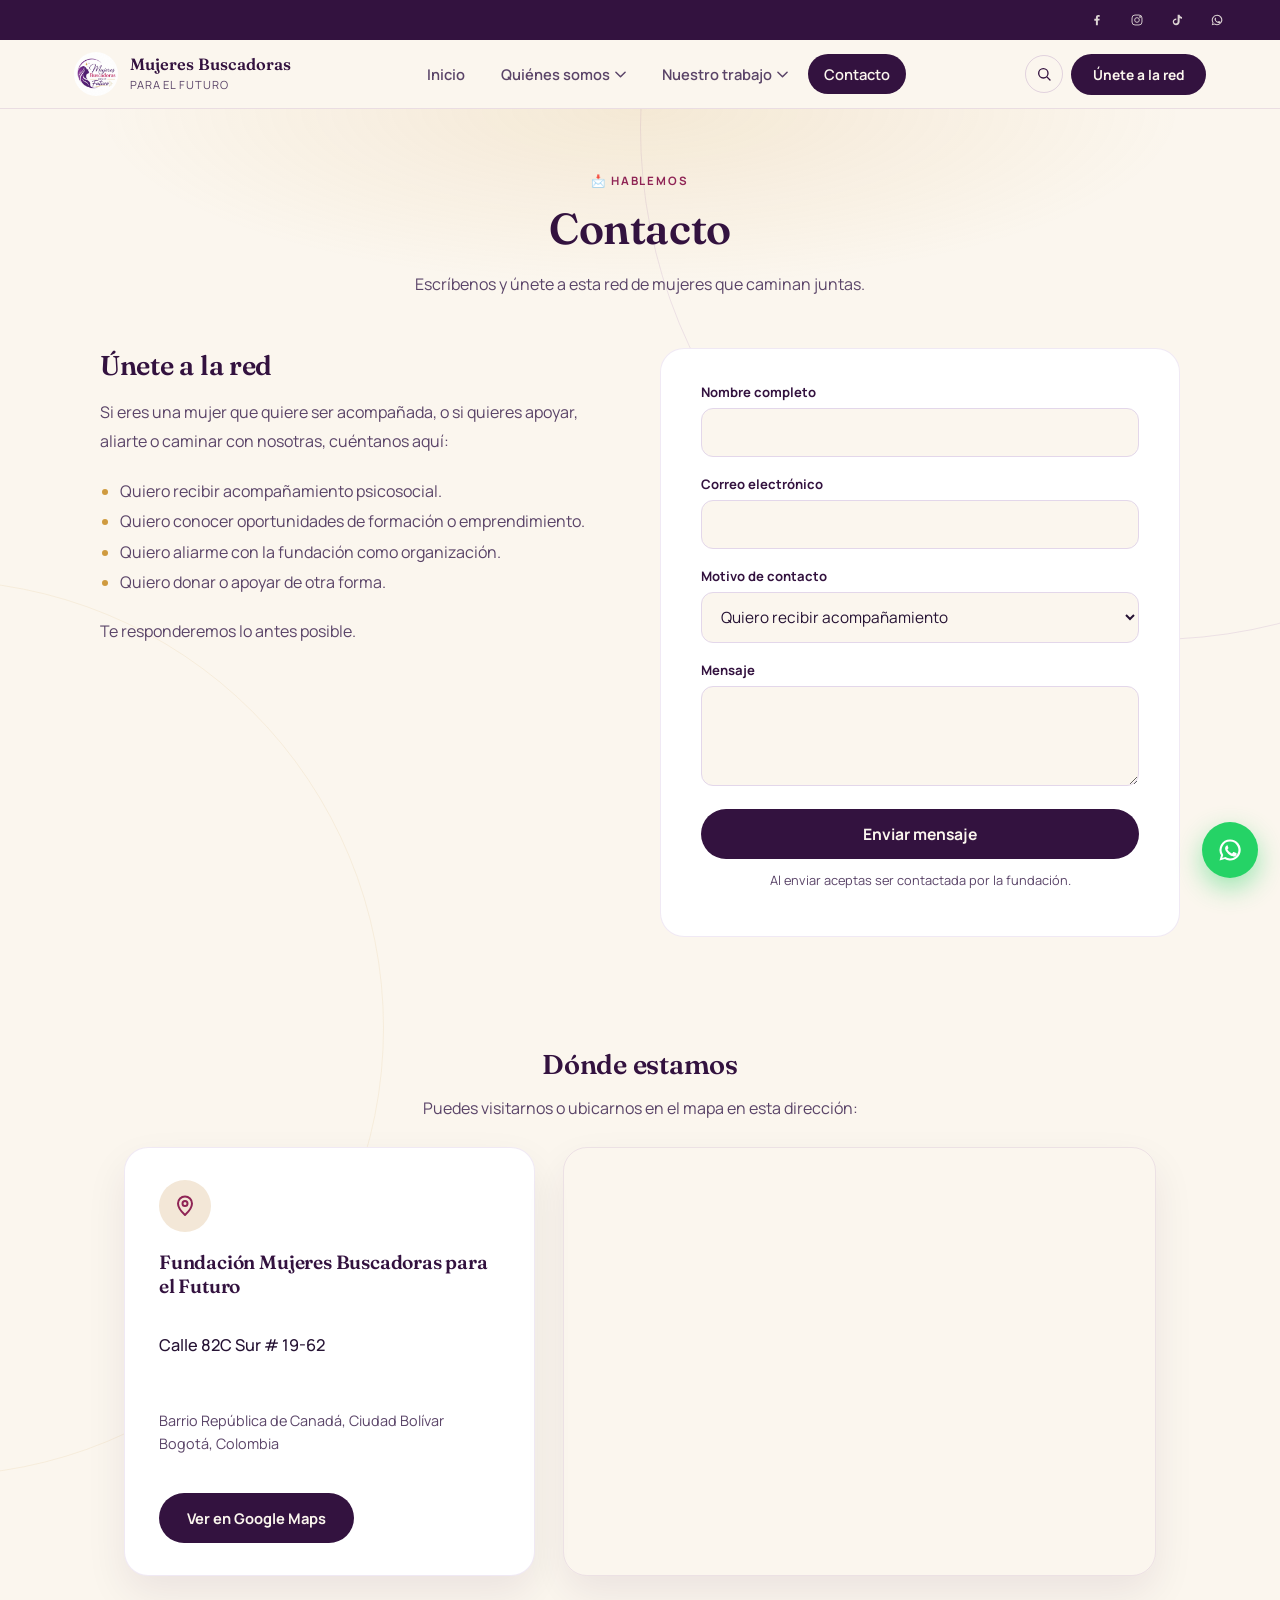
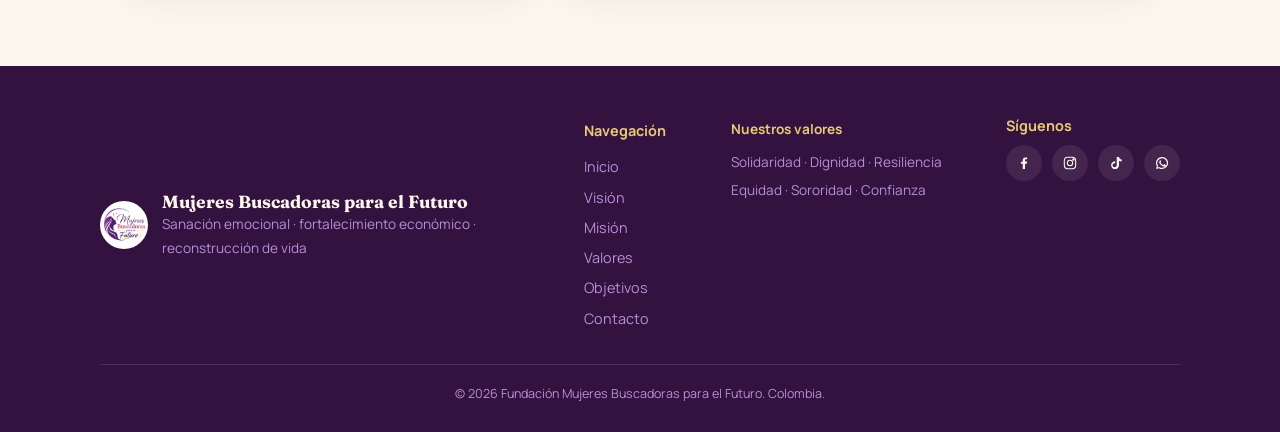
==== commit d07011f4: "Add files via upload" ====
--- a/contacto.html
+++ b/contacto.html
@@ -55,9 +55,6 @@
         </div>
       </div>
       <a href="contacto.html" class="active">Contacto</a>
-      <div class="mobile-cta">
-        <a class="btn-donate" href="contacto.html">Únete a la red</a>
-      </div>
     </nav>
     <div class="nav-actions">
       <button class="icon-btn" id="searchToggle" aria-label="Buscar">
--- a/styles.css
+++ b/styles.css
@@ -149,9 +149,6 @@
 .menu-toggle span{display:block; width:24px; height:2px; background:var(--purple-deep); margin:5px 0; border-radius:2px;}
 
 @media (max-width:840px){
-  .nav-wrap{flex-wrap:nowrap;}
-  .brand-text{max-width:150px; overflow:hidden;}
-  .brand-text strong{white-space:nowrap; overflow:hidden; text-overflow:ellipsis;}
   nav.tabs{
     position:fixed; inset:64px 0 0 0; background:var(--cream);
     flex-direction:column; padding:20px 24px; gap:6px;
@@ -169,17 +166,8 @@
   }
   nav.tabs .nav-drop.open .nav-drop-menu{display:flex;}
   .menu-toggle{display:block;}
-  /* mover buscar/donar fuera de la barra superior angosta */
-  header > .nav-wrap > .nav-actions{display:none;}
-  nav.tabs .mobile-cta{
-    margin-top:14px; padding-top:14px; border-top:1px solid rgba(106,44,143,0.12);
-    display:flex; flex-direction:column; gap:10px;
-  }
-  nav.tabs .mobile-cta .btn-donate{text-align:center;}
-}
-@media (max-width:360px){
-  .brand-text{max-width:118px;}
-  .brand-text strong{font-size:0.92rem;}
+  .nav-actions{gap:6px;}
+  .btn-donate{padding:9px 16px; font-size:0.8rem;}
 }
 @media (max-width:480px){
   .icon-btn{display:none;}
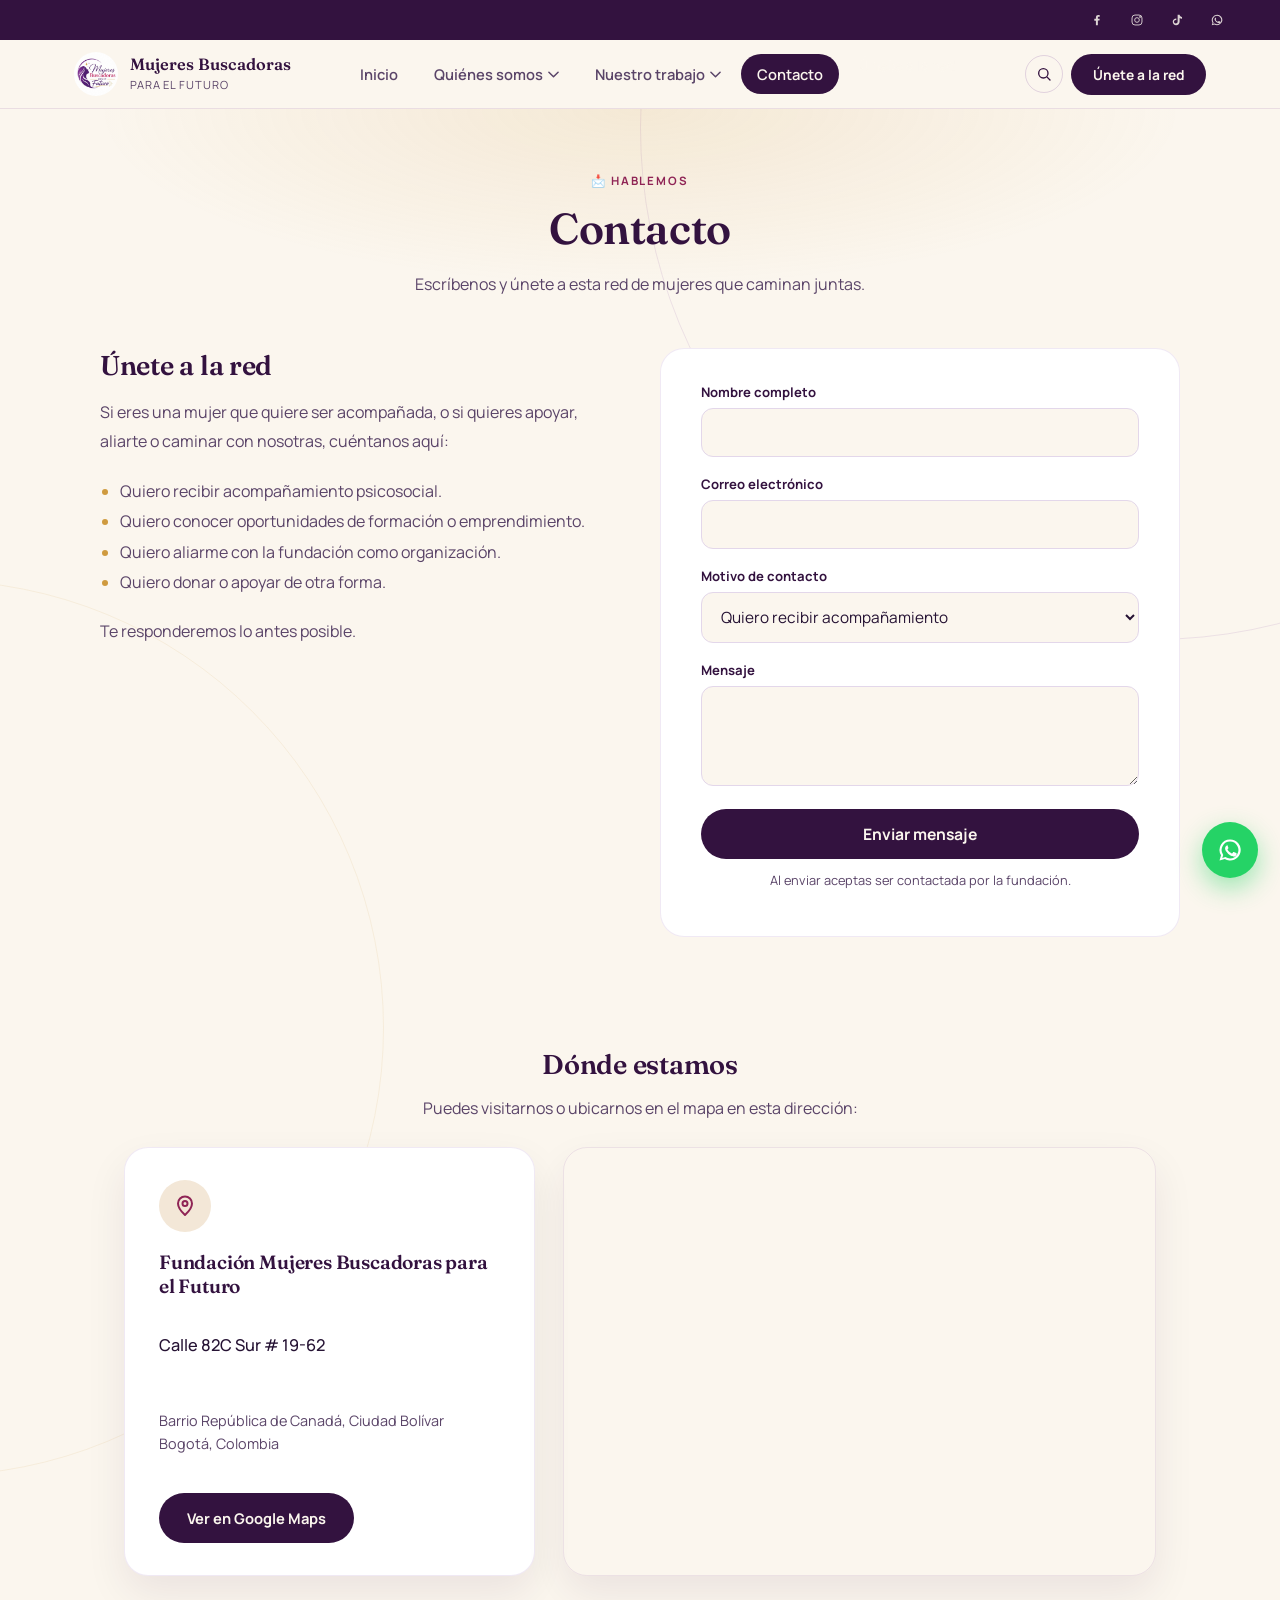
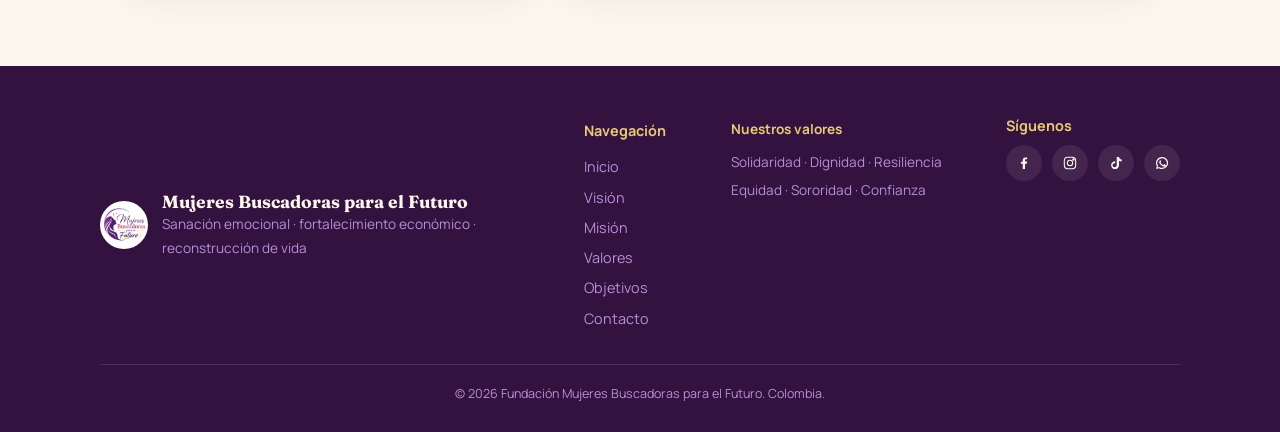
==== commit bcfb8108: "Add files via upload" ====
--- a/contacto.html
+++ b/contacto.html
@@ -55,6 +55,9 @@
         </div>
       </div>
       <a href="contacto.html" class="active">Contacto</a>
+      <div class="mobile-cta">
+        <a class="btn-donate" href="contacto.html">Únete a la red</a>
+      </div>
     </nav>
     <div class="nav-actions">
       <button class="icon-btn" id="searchToggle" aria-label="Buscar">
--- a/styles.css
+++ b/styles.css
@@ -149,6 +149,9 @@
 .menu-toggle span{display:block; width:24px; height:2px; background:var(--purple-deep); margin:5px 0; border-radius:2px;}
 
 @media (max-width:840px){
+  .nav-wrap{flex-wrap:nowrap;}
+  .brand-text{max-width:150px; overflow:hidden;}
+  .brand-text strong{white-space:nowrap; overflow:hidden; text-overflow:ellipsis;}
   nav.tabs{
     position:fixed; inset:64px 0 0 0; background:var(--cream);
     flex-direction:column; padding:20px 24px; gap:6px;
@@ -166,8 +169,17 @@
   }
   nav.tabs .nav-drop.open .nav-drop-menu{display:flex;}
   .menu-toggle{display:block;}
-  .nav-actions{gap:6px;}
-  .btn-donate{padding:9px 16px; font-size:0.8rem;}
+  /* mover buscar/donar fuera de la barra superior angosta */
+  header > .nav-wrap > .nav-actions{display:none;}
+  nav.tabs .mobile-cta{
+    margin-top:14px; padding-top:14px; border-top:1px solid rgba(106,44,143,0.12);
+    display:flex; flex-direction:column; gap:10px;
+  }
+  nav.tabs .mobile-cta .btn-donate{text-align:center;}
+}
+@media (max-width:360px){
+  .brand-text{max-width:118px;}
+  .brand-text strong{font-size:0.92rem;}
 }
 @media (max-width:480px){
   .icon-btn{display:none;}
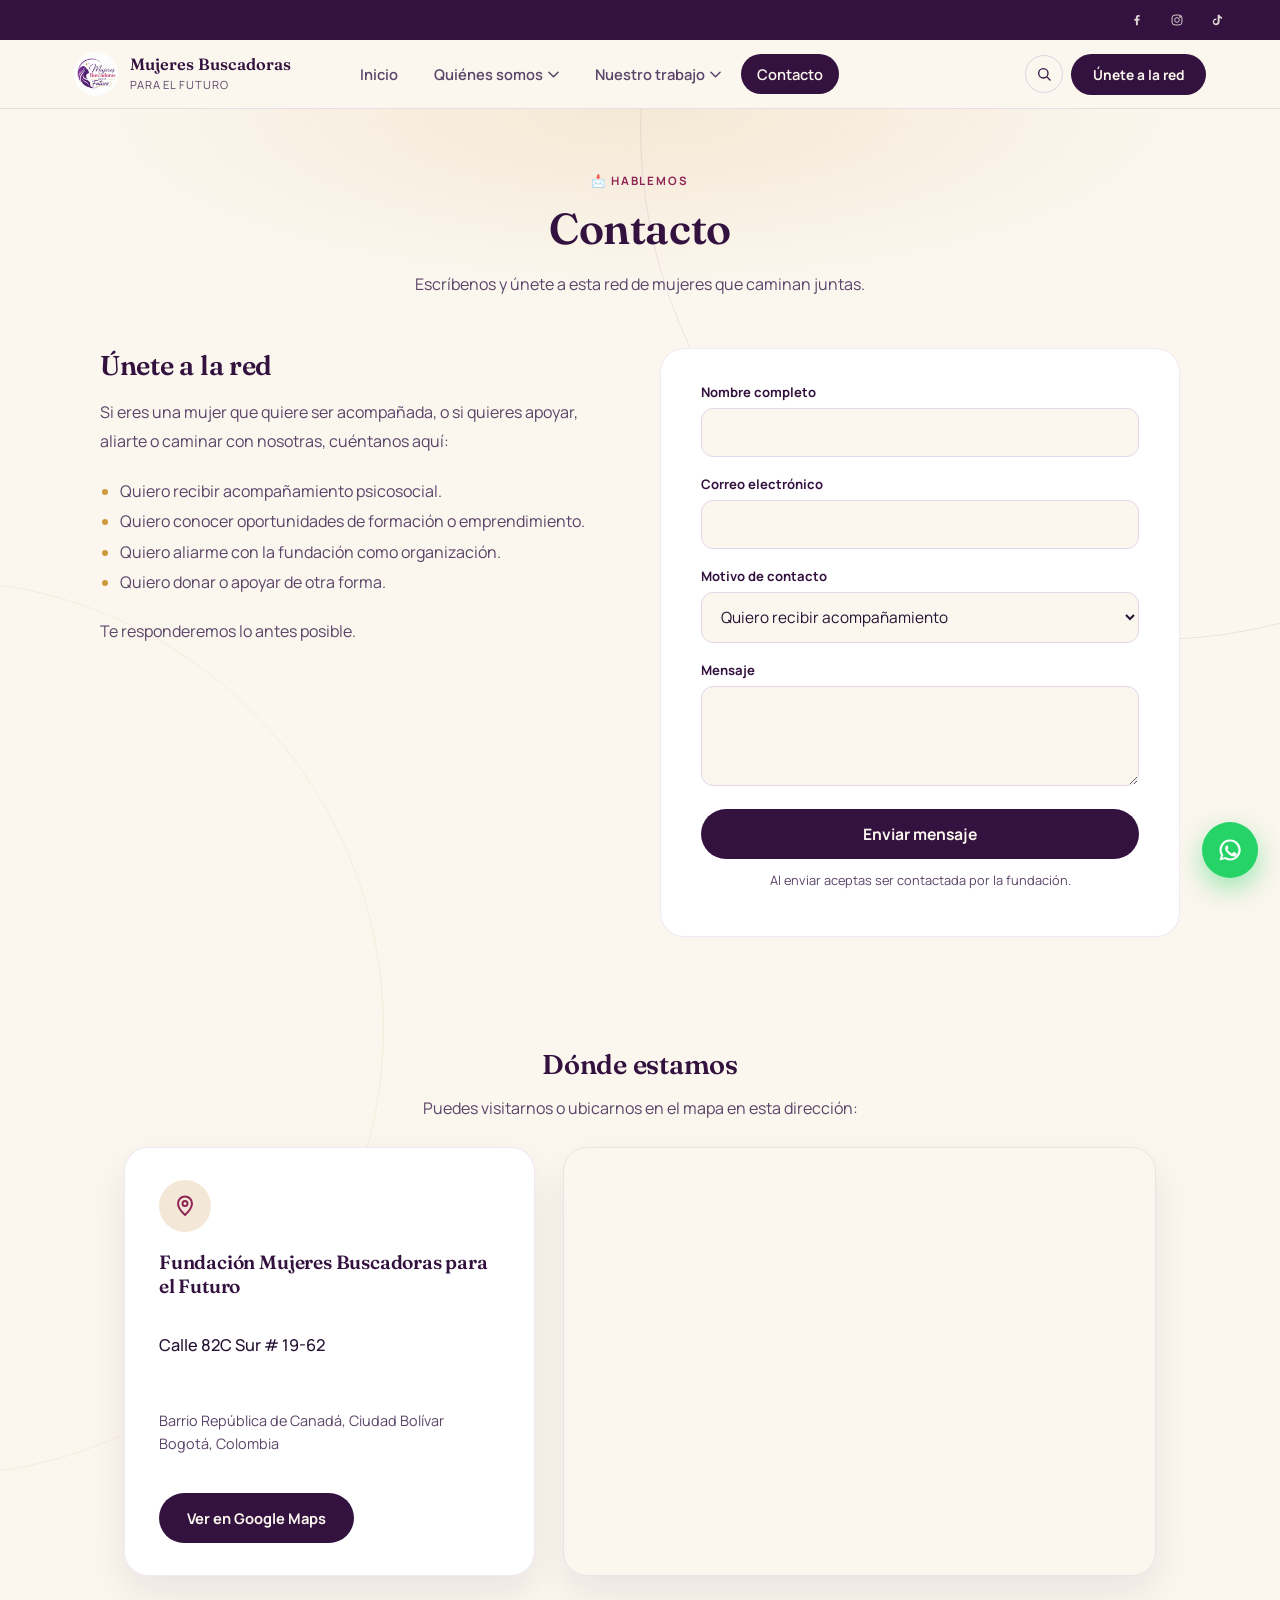
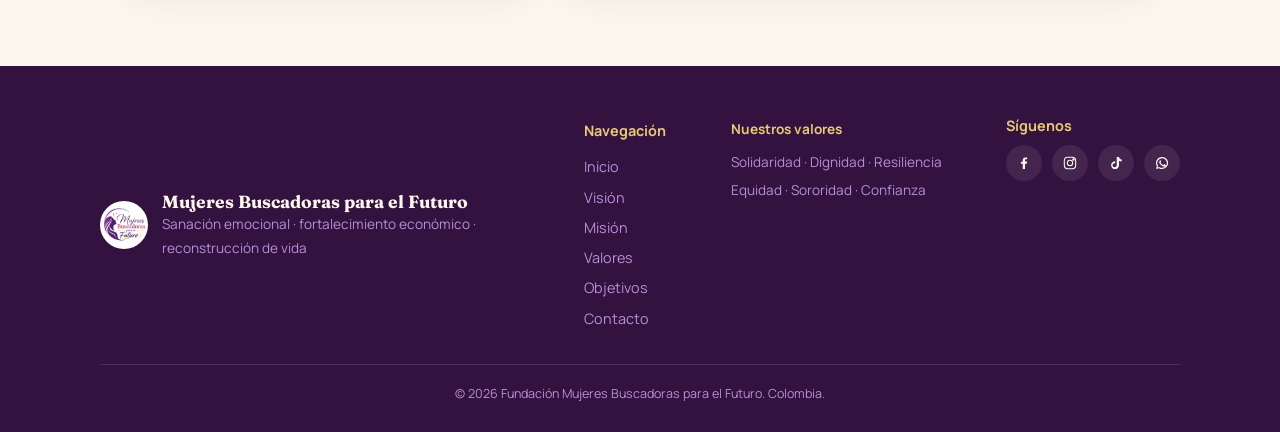
==== commit cdc1361f: "Add files via upload" ====
--- a/contacto.html
+++ b/contacto.html
@@ -17,7 +17,6 @@
     <a href="https://web.facebook.com/profile.php?id=61592137746271" target="_blank" rel="noopener" aria-label="Facebook"><svg viewBox="0 0 24 24" fill="currentColor"><path d="M13.5 21v-8h2.7l.4-3.1h-3.1V8c0-.9.25-1.5 1.55-1.5H16.7V3.7C16.4 3.66 15.4 3.57 14.2 3.57c-2.4 0-4.05 1.47-4.05 4.17V10H7.4v3.1h2.75V21h3.35Z"/></svg></a>
     <a href="https://www.instagram.com/m.bparaelfuturo1/" target="_blank" rel="noopener" aria-label="Instagram"><svg viewBox="0 0 24 24" fill="none" stroke="currentColor" stroke-width="1.6"><rect x="3.5" y="3.5" width="17" height="17" rx="5"/><circle cx="12" cy="12" r="4"/><circle cx="17.2" cy="6.8" r="1"/></svg></a>
     <a href="https://www.tiktok.com/@mujeres_buscadoras" target="_blank" rel="noopener" aria-label="TikTok"><svg viewBox="0 0 24 24" fill="currentColor"><path d="M16.5 3c.4 2.2 1.8 3.7 4.1 3.9v2.9c-1.4.1-2.7-.3-4.1-1.2v6.6c0 3.4-2.7 5.9-5.9 5.9-3.4 0-5.9-2.6-5.9-5.9 0-3.3 2.7-5.9 6.1-5.8v2.9c-.3-.1-.6-.1-.9-.1-1.7 0-3 1.3-3 3s1.4 3 3 3c1.7 0 3.1-1.3 3.2-3V3h3.4Z"/></svg></a>
-    <a href="https://wa.me/573172839176" target="_blank" rel="noopener" aria-label="WhatsApp"><svg viewBox="0 0 24 24" fill="currentColor"><path d="M12 3a9 9 0 0 0-7.7 13.6L3 21l4.5-1.3A9 9 0 1 0 12 3Zm0 1.8a7.2 7.2 0 0 1 6.1 11 7.1 7.1 0 0 1-6.1 3.4 7.2 7.2 0 0 1-3.6-1l-.3-.2-2.7.8.8-2.6-.2-.3A7.2 7.2 0 0 1 12 4.8Zm-2.6 3.5c-.2 0-.5 0-.7.3-.2.3-.9.9-.9 2.1 0 1.2.9 2.4 1 2.6.2.2 1.7 2.6 4.1 3.6 2 .8 2.4.6 2.8.6.5 0 1.6-.6 1.8-1.3.2-.6.2-1.1.2-1.2-.1-.1-.3-.2-.5-.4-.3-.1-1.6-.8-1.8-.9-.2-.1-.4-.1-.6.1-.2.3-.6.9-.8 1-.1.2-.3.2-.5.1-.3-.1-1.1-.4-2.1-1.3-.8-.7-1.3-1.6-1.5-1.8-.1-.3 0-.4.1-.5l.4-.5c.1-.1.2-.3.2-.4.1-.2 0-.3 0-.4-.1-.1-.6-1.5-.9-2-.2-.5-.4-.4-.6-.4Z"/></svg></a>
   </div>
 </div>
 <header>
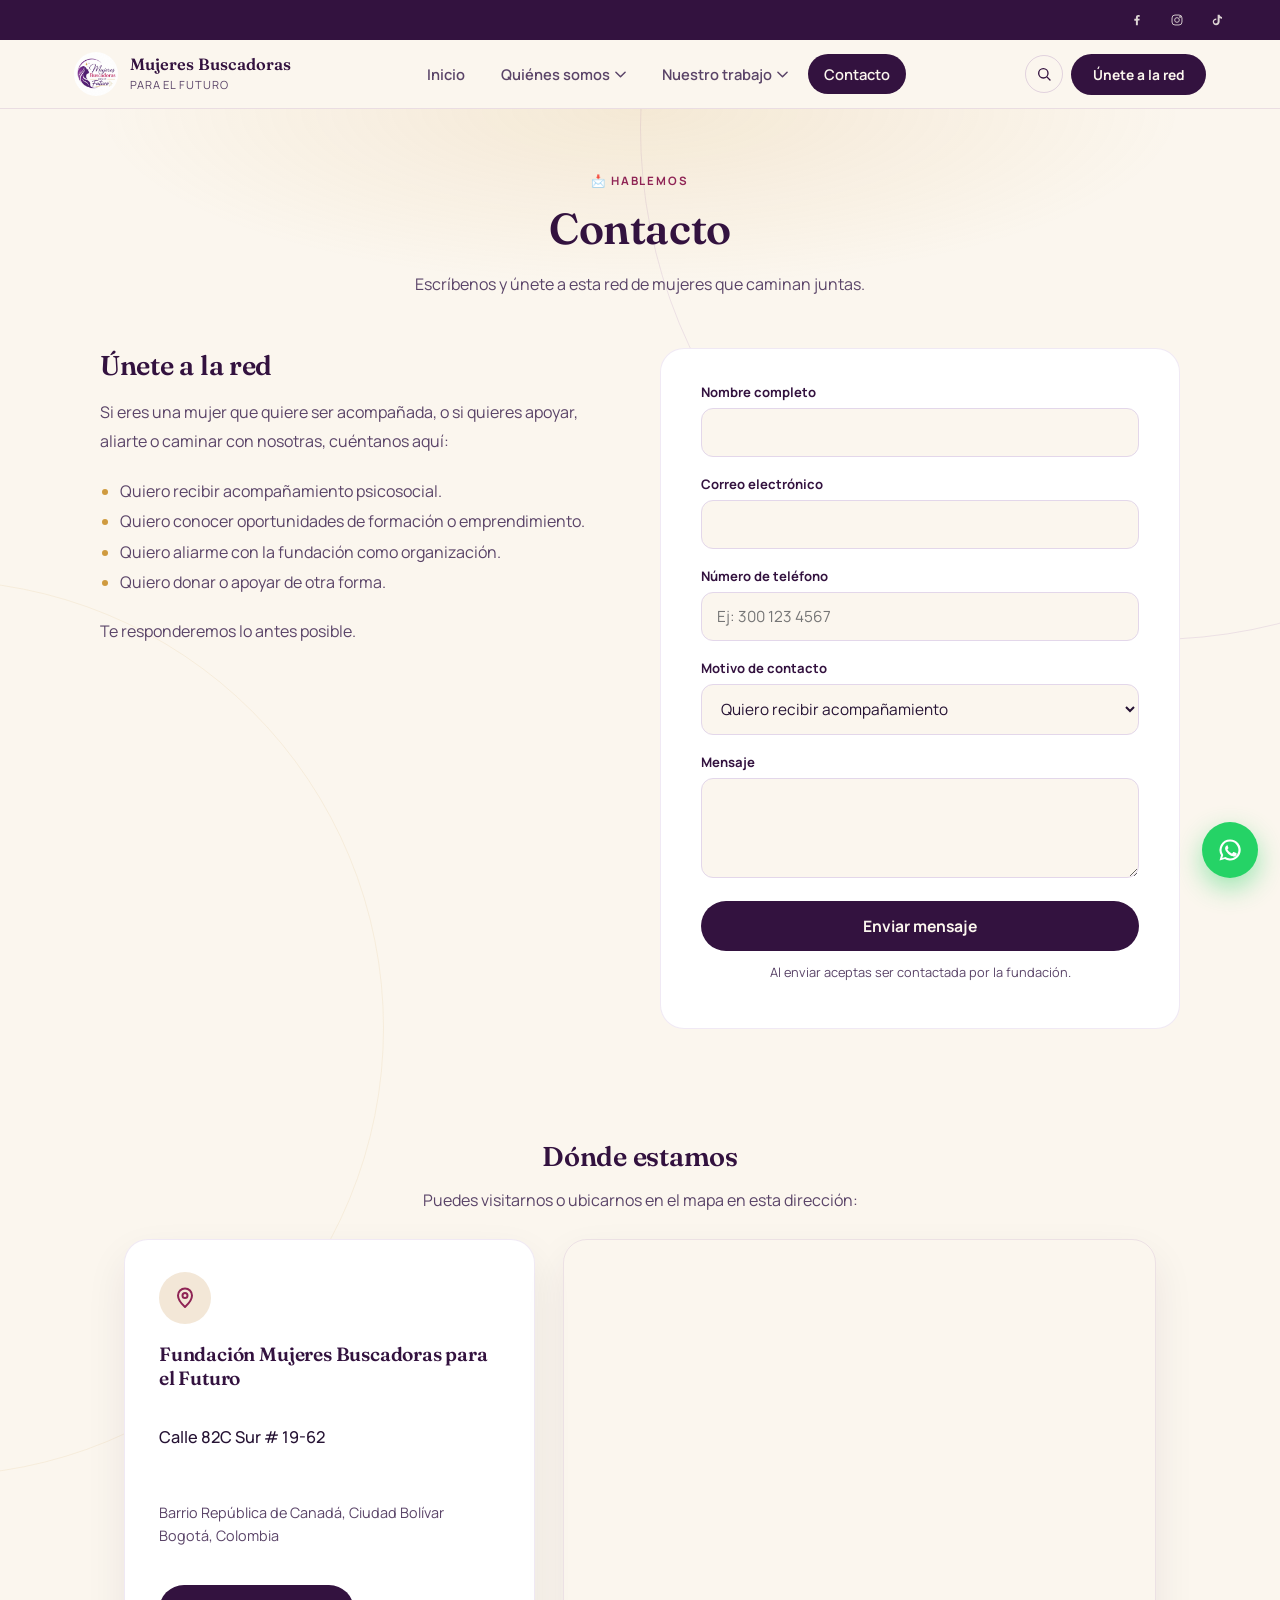
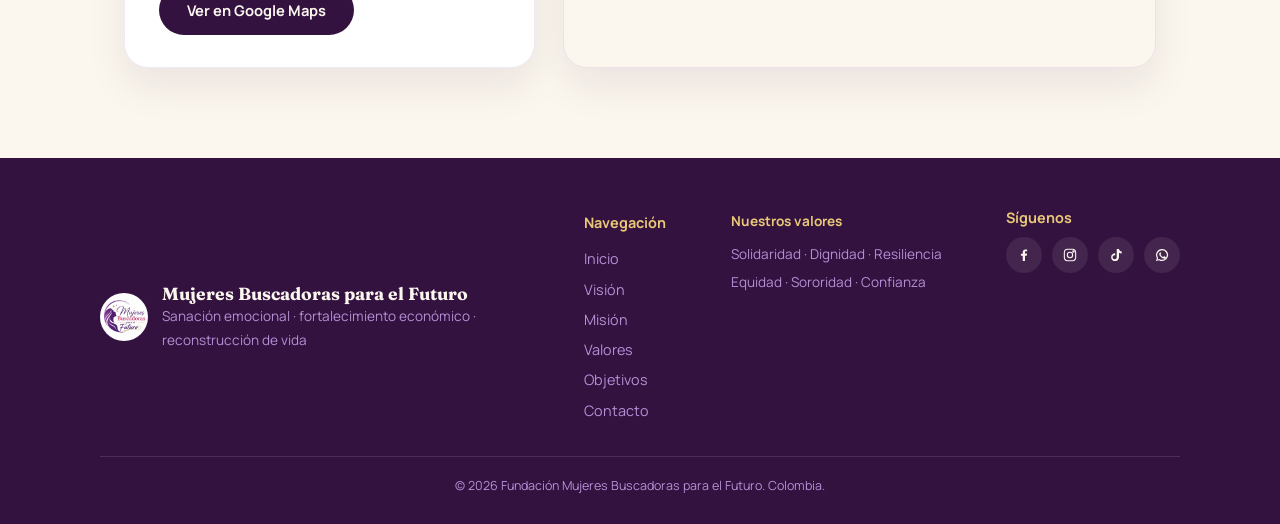
==== commit 8661a13f: "Add files via upload" ====
--- a/contacto.html
+++ b/contacto.html
@@ -54,9 +54,6 @@
         </div>
       </div>
       <a href="contacto.html" class="active">Contacto</a>
-      <div class="mobile-cta">
-        <a class="btn-donate" href="contacto.html">Únete a la red</a>
-      </div>
     </nav>
     <div class="nav-actions">
       <button class="icon-btn" id="searchToggle" aria-label="Buscar">
@@ -99,6 +96,10 @@
         <div class="field">
           <label for="correo">Correo electrónico</label>
           <input type="email" id="correo" name="email" required>
+        </div>
+        <div class="field">
+          <label for="telefono">Número de teléfono</label>
+          <input type="tel" id="telefono" name="telefono" placeholder="Ej: 300 123 4567" required>
         </div>
         <div class="field">
           <label for="motivo">Motivo de contacto</label>
